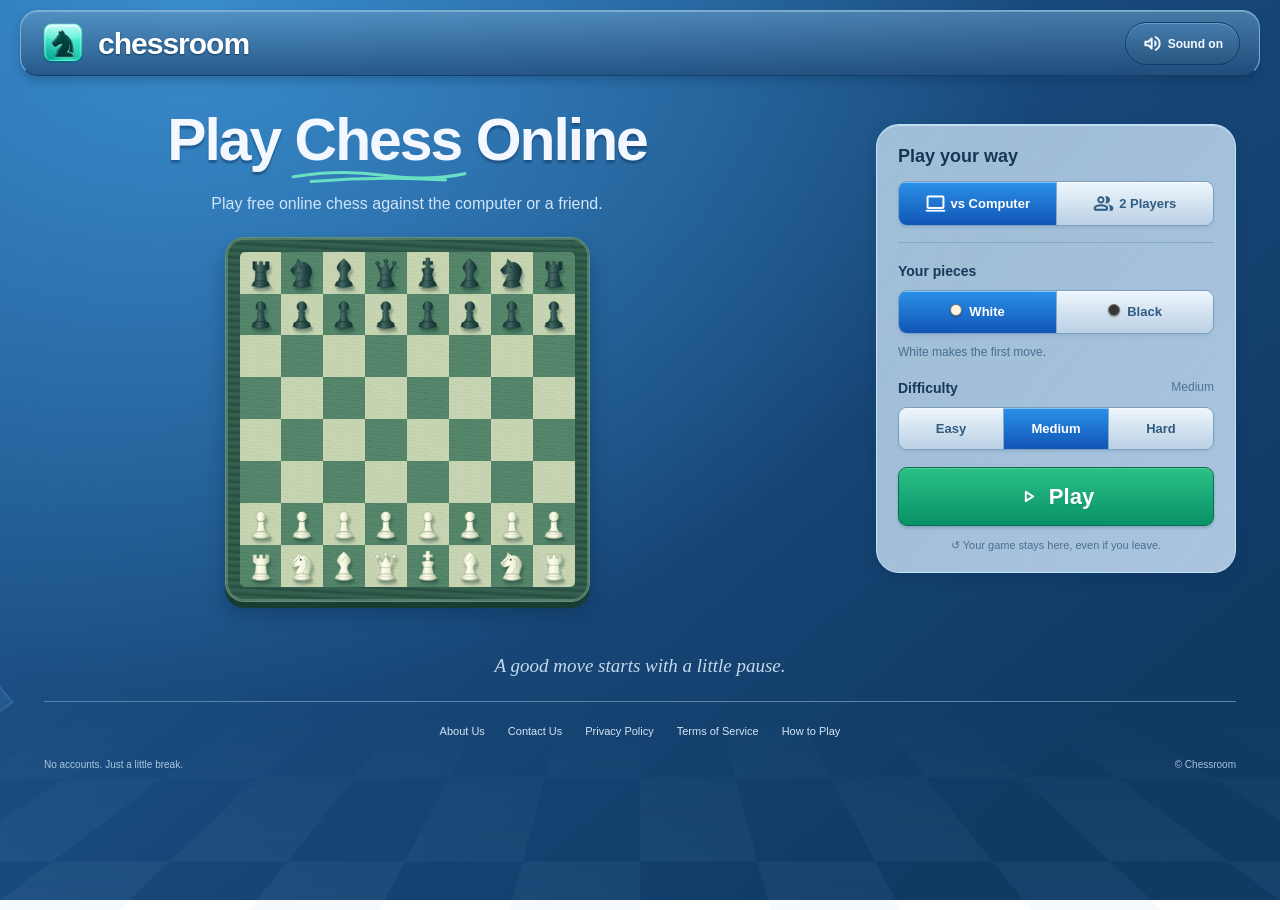
==== index.html @ c136a2cd "Add files via upload" ====
<!DOCTYPE html><html lang="en"><head><meta charset="utf-8"><meta name="color-scheme" content="light"><meta name="theme-color" content="#20558b"><meta name="viewport" content="width=device-width,initial-scale=1,viewport-fit=cover"><link rel="preload" href="material-symbols.ttf" as="font" type="font/ttf" crossorigin><link rel="stylesheet" href="style.css?v=20261018-online1"><title>Play Chess Online - Chessroom</title><meta name="description" content="Play chess online for free with Chessroom. Challenge the computer at three levels or play 2 Players on one device, with hints, undo and saved games."><meta name="author" content="Chessroom"><meta name="robots" content="index,follow,max-image-preview:large"><link rel="canonical" href="https://chessroom.online/"><meta property="og:type" content="website"><meta property="og:site_name" content="Chessroom"><meta property="og:title" content="Play Chess Online - Chessroom"><meta property="og:description" content="Play chess online for free with Chessroom. Challenge the computer at three levels or play 2 Players on one device, with hints, undo and saved games."><meta property="og:url" content="https://chessroom.online/"><meta property="og:locale" content="en_US"><meta property="og:image" content="https://chessroom.online/chessroom-social.png"><meta property="og:image:width" content="512"><meta property="og:image:height" content="512"><meta property="og:image:alt" content="Chessroom teal chess knight logo"><meta name="twitter:card" content="summary"><meta name="twitter:title" content="Play Chess Online - Chessroom"><meta name="twitter:description" content="Play chess online for free with Chessroom. Challenge the computer at three levels or play 2 Players on one device, with hints, undo and saved games."><meta name="twitter:image" content="https://chessroom.online/chessroom-social.png"><meta name="twitter:image:alt" content="Chessroom teal chess knight logo"><link rel="icon" href="favicon.ico" sizes="any"><link rel="icon" type="image/png" sizes="32x32" href="favicon-32.png"><link rel="apple-touch-icon" sizes="180x180" href="apple-touch-icon.png"><script type="application/ld+json">{"@context": "https://schema.org", "@graph": [{"@type": "Organization", "@id": "https://chessroom.online/#organization", "name": "Chessroom", "url": "https://chessroom.online/", "logo": {"@type": "ImageObject", "url": "https://chessroom.online/chessroom-social.png", "width": 512, "height": 512}, "email": "iplschedule19@gmail.com", "contactPoint": {"@type": "ContactPoint", "email": "iplschedule19@gmail.com", "contactType": "customer support"}}, {"@type": "WebSite", "@id": "https://chessroom.online/#website", "name": "Chessroom", "url": "https://chessroom.online/", "publisher": {"@id": "https://chessroom.online/#organization"}, "inLanguage": "en"}, {"@type": "WebPage", "@id": "https://chessroom.online/#webpage", "url": "https://chessroom.online/", "name": "Play Chess Online - Chessroom", "description": "Play chess online for free with Chessroom. Challenge the computer at three levels or play 2 Players on one device, with hints, undo and saved games.", "isPartOf": {"@id": "https://chessroom.online/#website"}, "author": {"@id": "https://chessroom.online/#organization"}, "inLanguage": "en"}, {"@type": "WebApplication", "@id": "https://chessroom.online/#game", "name": "Chessroom", "url": "https://chessroom.online/", "applicationCategory": "GameApplication", "operatingSystem": "Any", "browserRequirements": "Requires JavaScript", "isAccessibleForFree": true, "description": "Play chess online for free with Chessroom. Challenge the computer at three levels or play 2 Players on one device, with hints, undo and saved games.", "author": {"@id": "https://chessroom.online/#organization"}, "offers": {"@type": "Offer", "price": "0", "priceCurrency": "USD"}}]}</script></head><body class="in-menu dark-mode"><header><a class="brand" href="./"><img class="brand-icon" src="chessroom-logo.png" alt="" width="46" height="46"> chessroom</a><nav class="preferences" aria-label="Preferences"><button id="sound" class="plain" aria-label="Mute sound" aria-pressed="true"><span class="material-symbols-rounded" aria-hidden="true">volume_up</span><span class="button-label">Sound on</span></button></nav></header><main><section id="lobby" class="lobby"><div class="lobby-copy"><section class="intro"><h1>Play <span class="chess-gradient">Chess</span> Online</h1><p class="home-description">Play free online chess against the computer or a friend.</p></section><div class="home-board-scene" aria-hidden="true"><div class="home-board-frame"><div id="home-board"></div></div></div></div><button id="open-setup" class="primary" aria-expanded="false" aria-controls="setup-panel"><span class="material-symbols-rounded" aria-hidden="true">play_arrow</span><span class="button-label">Play Now</span></button><div class="panel" id="setup-panel"><button id="close-setup" class="mobile-setup-back"><span class="material-symbols-rounded" aria-hidden="true">close</span><span class="button-label">Close setup</span></button><label>Play your way</label><div class="segmented"><button id="computer" class="selected"><span class="material-symbols-rounded" aria-hidden="true">computer</span><span class="button-label">vs Computer</span></button><button id="local"><span class="material-symbols-rounded" aria-hidden="true">group</span><span class="button-label">2 Players</span></button></div><div class="color-choice"><label id="color-label">Your pieces</label><div class="segmented" role="group" aria-labelledby="color-label"><button id="choose-white" aria-pressed="true"><span class="color-swatch white-swatch"></span> White</button><button id="choose-black" aria-pressed="false"><span class="color-swatch black-swatch"></span> Black</button></div><p class="color-note">White makes the first move.</p></div><div id="levelwrap"><label id="difficulty-label">Difficulty <span id="levelname">Medium</span></label><input id="level" type="hidden" value="2"><div class="segmented difficulty-options" role="group" aria-labelledby="difficulty-label"><button id="difficulty-easy" aria-pressed="false">Easy</button><button id="difficulty-medium" class="selected" aria-pressed="true">Medium</button><button id="difficulty-hard" aria-pressed="false">Hard</button></div></div><button id="play" class="primary"><span class="material-symbols-rounded" aria-hidden="true">play_arrow</span><span class="button-label">Play</span></button><button id="new" class="fresh-button"><span class="material-symbols-rounded" aria-hidden="true">replay</span><span class="button-label">Start a fresh game</span></button><div class="save-note">↺ Your game stays here, even if you leave.</div></div></section><section id="game-screen" class="game-screen" hidden><div class="workspace"><section class="arena"><div class="player"><div id="top-avatar" class="avatar dark">♞</div><div><b id="opponent">chessroom</b><small id="opdetail">A friendly challenge</small></div><span id="top-color" class="player-tag">BLACK</span><span class="turn-light" id="blacklight"></span></div><div class="board-stage"><div class="board-frame"><div id="board" role="grid" aria-label="Chess board"></div></div></div><div class="player bottom"><div id="bottom-avatar" class="avatar light">♘</div><div><b id="you">You</b><small>Room to make your move</small></div><span id="bottom-color" class="player-tag">WHITE</span><span class="turn-light" id="whitelight"></span></div></section><aside class="game-controls" tabindex="0" aria-label="Game controls and move history"><div class="mobile-controls-shell"><button id="controls-left" class="controls-arrow" aria-label="Scroll controls left"><svg viewBox="0 0 24 24" aria-hidden="true"><path fill="currentColor" d="M15.41 16.59 10.83 12l4.58-4.59L14 6l-6 6 6 6z"/></svg></button><div class="control-card" id="mobile-controls-strip"><div class="game-topbar"><button id="menu" class="menu-button"><span class="material-symbols-rounded" aria-hidden="true">home</span><span class="button-label">Home</span></button><div class="game-live"><div class="statusline"><span class="live-dot"></span><h2 id="status" aria-live="polite">White to move</h2></div><p id="message">Every great game starts with a little curiosity.</p></div><button id="fullscreen" class="menu-button" aria-pressed="false"><span class="material-symbols-rounded" aria-hidden="true">fullscreen</span><span class="button-label">Fullscreen</span></button><button id="history-toggle" class="menu-button" aria-expanded="false"><span class="material-symbols-rounded" aria-hidden="true">history</span><span class="button-label">Move history</span></button></div><div class="board-tools"><button id="undo"><span class="material-symbols-rounded" aria-hidden="true">undo</span><span class="button-label">Undo</span></button><button id="flip"><span class="material-symbols-rounded" aria-hidden="true">swap_vert</span><span class="button-label">Flip board</span></button><button id="hint"><span class="material-symbols-rounded" aria-hidden="true">lightbulb</span><span class="button-label">Hint</span></button></div><div class="shortcut-note"><kbd>Ctrl</kbd> + <kbd>Z</kbd> to undo your last turn</div><div class="game-preferences"><button id="game-sound" class="menu-button"><span class="material-symbols-rounded" aria-hidden="true">volume_up</span><span class="button-label">Sound on</span></button></div></div><button id="controls-right" class="controls-arrow" aria-label="Scroll controls right"><svg viewBox="0 0 24 24" aria-hidden="true"><path fill="currentColor" d="M8.59 16.59 13.17 12 8.59 7.41 10 6l6 6-6 6z"/></svg></button></div><div id="history-panel" class="moves-panel"><div class="moves-title"><h3>Moves</h3><span id="count">0 MOVES</span></div><div id="moves"><div class="empty"><span>↗</span><b>A fresh perspective.</b><p>Select a piece to see where it can go.</p></div></div></div><div class="tip"><span>✧</span><p><b>A small thought</b><br>Control the center. Give your pieces room to breathe.</p></div></aside></div></section><section class="home-extra" aria-label="A moment for play"><figure class="chess-quote"><span class="quote-mark" aria-hidden="true">“</span><blockquote>A good move starts with a little pause.</blockquote></figure></section></main><footer class="site-footer"><nav aria-label="Footer"><a href="about.html">About Us</a><a href="contact.html">Contact Us</a><a href="privacy.html">Privacy Policy</a><a href="terms.html">Terms of Service</a><button type="button" data-how-to-play>How to Play</button></nav><div class="footer-bottom"><p>No accounts. Just a little break.</p><span>© Chessroom</span></div></footer><dialog id="promotion"><h2>A new possibility.</h2><p>Choose your promotion.</p><div id="choices"></div></dialog><dialog id="confirm"><h2>A fresh start?</h2><p>Your current game will be replaced.</p><button id="cancel"><span class="material-symbols-rounded" aria-hidden="true">close</span><span class="button-label">Keep playing</span></button><button id="restart" class="primary"><span class="material-symbols-rounded" aria-hidden="true">replay</span><span class="button-label">Start new game</span></button></dialog><dialog id="result-dialog" aria-labelledby="result-title" aria-describedby="result-description"><div id="result-confetti" aria-hidden="true"></div><div class="result-content"><div id="result-symbol" class="result-symbol" aria-hidden="true">♔</div><div id="result-label" class="eyebrow">CHECKMATE</div><h2 id="result-title">You win!</h2><p id="result-description"></p><div id="result-score" class="result-score"></div><button id="result-again" class="primary"><span class="material-symbols-rounded" aria-hidden="true">replay</span><span class="button-label">Play again</span></button><div class="result-secondary"><button id="result-board"><span class="material-symbols-rounded" aria-hidden="true">view_in_ar</span><span class="button-label">View board</span></button><button id="result-menu"><span class="material-symbols-rounded" aria-hidden="true">home</span><span class="button-label">Home</span></button></div></div></dialog><div id="toast" role="status"></div><script src="compat.js?v=20261018-online1"></script><script src="engine.js?v=20261018-online1"></script><script src="app.js?v=20261018-online1"></script><script src="site.js?v=20261018-online1" defer></script></body></html>
---- style.css ----
@font-face{font-family:Symbols;src:url(material-symbols.ttf)}
:root{--ink:#303e50;--muted:#6c7889;--line:#a6b0bd;--blue:#426995}*{box-sizing:border-box}body{margin:0;color:var(--ink);font:14px/1.5 'Helvetica Neue',Helvetica,Arial,sans-serif;background:repeating-linear-gradient(90deg,#c7ced8 0,#c7ced8 1px,#d3d9e1 1px,#d3d9e1 5px);min-height:100vh;text-shadow:0 1px #fff8}button,a{-webkit-tap-highlight-color:transparent}button{font:inherit;cursor:pointer;color:inherit}button:disabled{opacity:.45;cursor:default}button:focus-visible,a:focus-visible{outline:3px solid #e6ab46;outline-offset:3px}[hidden]{display:none!important}.material-symbols-rounded{font-family:Symbols;font-weight:normal;font-style:normal;font-size:21px;line-height:1;display:inline-block;white-space:nowrap;font-feature-settings:'liga';-webkit-font-smoothing:antialiased;vertical-align:middle}header{height:76px;display:flex;align-items:center;justify-content:space-between;padding:0 max(28px,calc((100vw - 1120px)/2));background:linear-gradient(#b9c8dc,#8198b6 49%,#6c86a8 50%,#426287);border-top:1px solid #dce5ef;border-bottom:1px solid #263e5b;box-shadow:0 1px 0 #fff9,0 3px 8px #2d3f5550}.brand{display:flex;align-items:center;gap:12px;color:white;text-decoration:none;font-size:29px;font-weight:700;letter-spacing:-1px;text-shadow:0 -1px 1px #22384f}.mark{display:grid;place-items:center;width:46px;height:46px;border-radius:10px;background:linear-gradient(#f7f3e9,#d0c3a8 49%,#ac9470 50%,#dfd1b4);border:1px solid #635b4a;box-shadow:inset 0 1px 2px #fff,0 1px 2px #29415d;color:#33312b;font-size:38px;text-shadow:0 1px #fff}.preferences button,.menu-button, .board-tools button,.fresh-button,dialog button{border:1px solid #7a8ba1;border-radius:6px;background:linear-gradient(#fff,#e1e6ed 48%,#d0d8e2 49%,#e6eaf0);box-shadow:inset 0 1px #fff,0 1px 2px #34435635;padding:10px 13px;font-weight:600;text-shadow:0 1px #fff}.preferences button{background:linear-gradient(#8ea5c1,#4e6e96);border-color:#3a5475;color:white;text-shadow:0 -1px #334b68;font-size:12px}.button-label{vertical-align:middle}button .material-symbols-rounded{margin-right:5px}main{max-width:1150px;margin:auto;padding:48px 30px 0}.lobby{display:grid;grid-template-columns:minmax(0,1fr) 330px;gap:70px;align-items:center;min-height:620px}.intro{text-align:center}.intro::before{content:'THE CLASSIC CHESS EXPERIENCE';display:block;color:#5e718b;font-size:10px;letter-spacing:3px;font-weight:700}h1{font-size:48px;line-height:1.15;letter-spacing:-2px;color:#344965;margin:18px 0 12px;text-shadow:0 2px #fff}.chess-gradient{color:#344965}.home-description{font-size:15px;color:#5f7087;max-width:340px;margin:auto}.home-board-scene{width:365px;max-width:85%;margin:42px auto 24px;perspective:900px}.home-board-frame,.board-frame{padding:15px;background:repeating-linear-gradient(3deg,#63452f 0,#7f5b3a 3px,#84603d 5px,#6e4b30 7px);border:1px solid #503724;border-radius:5px;box-shadow:inset 0 0 0 2px #cba574,0 8px 0 #493222,0 16px 22px #28354755}.home-board-frame{transform:rotateX(22deg) rotateZ(-7deg)}#home-board{position:relative;aspect-ratio:1}.demo-squares{display:grid;grid-template-columns:repeat(8,1fr);height:100%}.demo-square,.sq{background:linear-gradient(100deg,#f5e7ca,#e4cca3)}.demo-square.shade,.sq.shade{background:linear-gradient(100deg,#a77b4d,#815b39)}.demo-pieces{position:absolute;inset:0}.demo-piece{position:absolute;width:12.5%;height:12.5%;display:grid;place-items:center}.piece{width:90%;height:96%;filter:drop-shadow(2px 5px 2px #26170d66);pointer-events:none}.panel,.control-card{border:1px solid #8a96a6;border-radius:11px;background:#f5f5f3;box-shadow:0 2px 5px #36485e30,inset 0 1px #fff;overflow:hidden}.panel{padding:0 22px 22px}.panel>label:first-of-type{margin:0 -22px 20px;padding:14px 20px;background:linear-gradient(#fdfdfd,#d5dbe3);border-bottom:1px solid #a4adba;font-size:18px;font-weight:700;text-align:center;color:#4c5c72}label{display:block;font-weight:700;color:#56677f;margin:21px 0 8px;font-size:12px;text-shadow:0 1px white}label span{float:right;font-weight:400}.segmented{display:flex;border:1px solid #929eae;border-radius:7px;overflow:hidden;box-shadow:0 1px #fff}.segmented button{flex:1;border:0;border-right:1px solid #a0abba;border-radius:0;background:linear-gradient(#fff,#d4dbe5);padding:11px 4px;font-size:12px;font-weight:600;color:#5b6b80;text-shadow:0 1px white;box-shadow:inset 0 1px #fff}.segmented button:last-child{border-right:0}.segmented .selected{background:linear-gradient(#345379,#6485b0);color:#fff;text-shadow:0 -1px #2d4866;box-shadow:inset 0 2px 4px #21375060}.color-swatch{width:12px;height:12px;border-radius:50%;display:inline-block;margin-right:4px;box-shadow:0 1px 2px #0005;border:1px solid #777}.white-swatch{background:#fff6df}.black-swatch{background:#363534}.color-note{font-size:11px;color:#7c8797;margin:7px 0}.primary{display:flex;align-items:center;justify-content:center;width:100%;gap:5px;padding:13px;border-radius:8px;border:1px solid #24486e;background:linear-gradient(#88b4e4,#4e86c2 49%,#2967ac 50%,#4386ce);box-shadow:inset 0 1px #cde4ff,0 1px 3px #31425555;color:white;font-size:18px;font-weight:700;text-shadow:0 -1px #244a77}.panel .primary{margin-top:25px}button:hover{filter:brightness(1.04)}button:active{filter:brightness(.92)}.fresh-button{width:100%;margin-top:12px;font-size:12px}.save-note{text-align:center;font-size:10px;color:#7a8797;margin-top:15px}.mobile-setup-back,#open-setup{display:none}.home-extra{text-align:center;margin:34px 0 28px}.chess-quote{margin:0;color:#69778b;font:italic 19px Georgia,serif}.quote-mark{display:none}blockquote{margin:0}.chess-quote::after{content:none;display:block;margin-top:9px;font:11px Helvetica,Arial,sans-serif;color:#7d899b}footer{max-width:1090px;margin:25px auto 0;padding:20px 0;display:flex;justify-content:space-between;border-top:1px solid #acb6c3;box-shadow:0 -1px #ffffff66;color:#6d7b8d;font-size:11px}footer p{margin:0}.workspace{display:grid;grid-template-columns:minmax(0,640px) 300px;gap:38px;align-items:center;justify-content:center}.in-game main{padding-top:25px}.in-game .home-extra,.in-game footer{display:none}.player{display:flex;align-items:center;gap:10px;padding:0 12px 12px}.player.bottom{padding:20px 12px 0}.avatar{height:36px;width:36px;border-radius:7px;display:grid;place-items:center;font-size:27px;border:1px solid #8a8e92;box-shadow:inset 0 1px #fff,0 1px 2px #0003}.avatar.dark{background:linear-gradient(#73797e,#2f353c);color:#f8f1dd;text-shadow:0 -1px #000}.avatar.light{background:linear-gradient(#fffdf3,#d0c7b2);color:#4e4a42}.player b{font-size:13px}.player small{display:block;color:#6c7a8e;font-size:10px}.player-tag{margin-left:auto;font-size:9px;color:#718096;letter-spacing:1px}.turn-light{width:8px;height:8px;border-radius:50%;background:#929ba7;box-shadow:inset 0 1px 2px #0005}.turn-light.on{background:#80b351;box-shadow:0 0 4px #749e4c}.board-stage{perspective:none;padding:0 5px 6px}.board-frame{transform:none;transition:transform .3s}#board{display:grid;grid-template-columns:repeat(8,1fr);aspect-ratio:1;border:1px solid #4f3928}.sq{border:0;border-radius:0;position:relative;padding:0;aspect-ratio:1;display:grid;place-items:center;box-shadow:inset 0 0 1px #5c412633}.sq.last{background:#e8d287}.sq.shade.last{background:#b29a58}.sq.selected{background:#e9b759;box-shadow:inset 0 0 0 3px #9a6a2e}.sq.check{background:#c76c60}.sq.hint{box-shadow:inset 0 0 0 3px #4286c3}.sq:hover .piece{transform:translateY(-3px)}.coord{position:absolute;bottom:1px;right:3px;font-size:9px;color:#6a4f33;text-shadow:none}.coord.rank{top:1px;left:3px;bottom:auto;right:auto}.shade .coord{color:#f6e3bb}.dot{position:absolute;width:22%;height:22%;border-radius:50%;background:#34516b66;z-index:2}.dot.capture{width:90%;height:90%;border:4px solid #42648799;background:none}.control-card{padding:17px}.game-topbar{display:flex;flex-wrap:wrap;gap:8px}.menu-button{font-size:11px;flex:1;white-space:nowrap}.game-live{order:-1;width:100%;padding:0 0 15px;margin-bottom:7px;border-bottom:1px solid #c6cbd1;text-align:center}.statusline{display:flex;align-items:center;justify-content:center;gap:8px}.statusline h2{margin:0;font-size:18px;color:#4c607c}.live-dot{height:7px;width:7px;background:#6b9650;border-radius:50%}.game-live p{font-size:11px;color:#7c8796;margin:7px 0 0}.board-tools{display:grid;grid-template-columns:1fr 1fr;gap:8px;margin-top:15px}.board-tools button{padding:12px 5px;font-size:11px}.board-tools .active{color:#315b8a;background:linear-gradient(#c3d3e6,#e8eff7);box-shadow:inset 0 1px 3px #65758966}.shortcut-note{font-size:10px;text-align:center;color:#8a93a0;margin:13px 0}kbd{font:10px inherit}.game-preferences{text-align:center;margin-bottom:16px}#history-toggle,.controls-arrow,.tip{display:none}.moves-panel{border:1px solid #b6bec9;border-radius:6px;overflow:hidden;background:#fff;box-shadow:inset 0 1px 3px #64718522}.moves-title{display:flex;justify-content:space-between;padding:9px 11px;background:linear-gradient(#e9edf2,#d5dce5);border-bottom:1px solid #b7c0cb}.moves-title h3{font-size:12px;margin:0}.moves-title>span{font-size:9px;color:#778499}#moves{height:175px;overflow:auto}.move-row{display:grid;grid-template-columns:30px 1fr 1fr;font-size:12px;padding:8px 10px}.move-row:nth-child(even){background:#eaf0f7}.move-row>span:first-child{color:#8b95a3}.empty{text-align:center;color:#7d8999;padding:20px 10px}.empty>span{display:block;font-size:25px;color:#8e9eb1}.empty b{font-size:12px}.empty p{font-size:10px}dialog{border:1px solid #344b69;border-radius:12px;padding:25px;max-width:360px;width:calc(100% - 32px);background:linear-gradient(#f7f8fb,#dce2eb);color:#384d68;box-shadow:inset 0 1px #fff,0 15px 70px #16223588;text-align:center}dialog::backdrop{background:#16223588}dialog h2{margin:8px 0;font-size:25px}dialog p{font-size:13px;color:#69798f}dialog button{margin-top:10px}#choices{display:flex}#choices button{width:25%;height:85px;padding:0}.result-symbol{font-size:65px}.eyebrow{font-size:10px;letter-spacing:2px}.result-score{font:32px Georgia;margin:15px}.result-secondary{display:flex;gap:8px}.result-secondary button{flex:1;font-size:11px}#result-confetti{display:none}#toast{position:fixed;bottom:25px;left:50%;transform:translateX(-50%);padding:12px 22px;border:1px solid #1d2b40;border-radius:8px;background:linear-gradient(#61748c,#2c405e);color:white;text-shadow:0 -1px #17283e;box-shadow:0 3px 10px #0005;opacity:0;pointer-events:none;z-index:200;max-width:90%;text-align:center}#toast.show{opacity:1}.focus-mode{position:fixed;inset:0;overflow:auto;z-index:100}.focus-mode header{display:none}.in-game .arena{width:100%;max-width:min(640px,calc(100svh - 200px))}.in-game .workspace{grid-template-columns:minmax(0,min(640px,calc(100svh - 200px))) 300px}
@media(min-width:1500px){.lobby{min-height:690px}.home-board-scene{width:400px}}
@media(max-width:900px){.lobby{gap:30px;grid-template-columns:1fr 300px;min-height:570px}h1{font-size:39px}.workspace{gap:20px}.in-game .workspace{grid-template-columns:minmax(0,1fr) 260px}.control-card{padding:12px}.in-game .arena{max-width:100%}main{padding:30px 20px 0}footer{margin:25px 20px 0}}
@media(max-width:700px){header{height:65px;padding:0 18px}.brand{font-size:24px}.mark{width:38px;height:38px;font-size:31px}.preferences .button-label{display:none}.preferences button{padding:9px}.preferences button .material-symbols-rounded{margin:0}main{padding:28px 16px 0}.lobby{display:flex;flex-direction:column;gap:18px;min-height:0}.lobby-copy{width:100%}.intro::before{font-size:9px;letter-spacing:2px}h1{font-size:36px;margin:13px 0 9px}.home-description{font-size:13px}.home-board-scene{width:245px;margin:25px auto 20px}.panel{width:100%;max-width:420px;padding:0 20px 20px}.panel>label:first-of-type{margin-left:-20px;margin-right:-20px;padding:11px;font-size:16px;margin-bottom:14px}label{margin-top:16px}.panel .primary{margin-top:19px}.home-extra{margin:35px 0 25px}.chess-quote{font-size:16px}footer{font-size:9px;margin-top:20px;padding:18px 0}.workspace,.in-game .workspace{display:flex;flex-direction:column;gap:22px}.in-game main{padding:15px 10px 25px}.in-game .arena{width:100%;max-width:560px}.board-frame{padding:10px}.player{padding-bottom:10px}.player.bottom{padding-top:16px}.player small{display:none}.game-controls{width:100%;max-width:560px}.game-screen>.game-topbar{margin:0 5px 15px;align-items:center;flex-wrap:nowrap}.game-screen>.game-topbar .game-live{border:0;padding:0;margin:0;order:0;width:auto;flex:2}.game-screen>.game-topbar .game-live p{display:none}.statusline h2{font-size:14px}.game-screen>.game-topbar .menu-button{flex:0;padding:9px}.game-screen>.game-topbar #history-toggle{display:none}.menu-button .material-symbols-rounded{font-size:18px}.control-card{padding:13px}.board-tools{display:flex;gap:7px;margin:0}.board-tools button{flex:1;display:flex;flex-direction:column;gap:4px;align-items:center;padding:10px 3px}.board-tools button .material-symbols-rounded{margin:0}.shortcut-note{display:none}.game-preferences{margin:12px 0 0}#history-panel{margin-top:15px}#moves{height:150px}.game-controls .control-card #history-panel{margin-top:15px}.game-controls>.tip{display:none}.game-preferences .menu-button{padding:7px 15px;font-size:10px}.player-tag{font-size:8px}.coord{font-size:7px}.game-screen>.game-topbar .button-label{font-size:10px}}
@media(prefers-reduced-motion:reduce){*,*::before,*::after{transition:none!important;animation:none!important;scroll-behavior:auto!important}}
/* Modern blue room, with tactile green-stained wooden boards. */
:root{--ink:#153b61;--muted:#527797;--line:#8eabc8}
body{background:radial-gradient(ellipse at 15% 0,#398ccc 0,transparent 55%),linear-gradient(140deg,#235d98,#103963 85%);color:#eef5fd;text-shadow:none;background-attachment:fixed;position:relative;isolation:isolate}
body::before{content:'';position:fixed;inset:0;z-index:-2;background:url(room-pieces.svg) center/cover no-repeat;pointer-events:none}
body::after{content:'';position:fixed;left:-50%;right:-50%;bottom:-240px;height:420px;background:conic-gradient(#7eb7df16 25%,transparent 0 50%,#7eb7df16 0 75%,transparent 0) 0 0/160px 160px;transform:perspective(400px) rotateX(53deg);transform-origin:center top;z-index:-1;pointer-events:none;mask-image:linear-gradient(transparent,#000 55%)}
header{height:78px;max-width:1240px;margin:16px auto 0;padding:0 24px;border:1px solid #7bafd0;border-bottom-color:#153e69;border-radius:22px;background:linear-gradient(180deg,#6096c1a6,#234f7dcc);box-shadow:inset 0 1px #d9efff55,0 5px 10px #09274940}
.brand{font-size:30px;letter-spacing:-1px;text-shadow:0 1px 2px #153d64}.mark{border-color:#7be4d2;border-radius:10px;background:linear-gradient(#adf4ee,#44cfb0 60%,#21ad8a);color:#103e39;box-shadow:inset 0 1px #e4fff9,0 2px 4px #0c355f66;font-size:37px;text-shadow:0 1px #91e7cd}
.preferences button{border-radius:24px;background:linear-gradient(#467dae,#285680);border:1px solid #123b61;padding:10px 16px;box-shadow:inset 0 1px #b9dff955;color:#f4f9ff;text-shadow:none}
main{max-width:1240px;padding:35px 24px 0}.lobby{grid-template-columns:minmax(0,1fr) 400px;gap:64px;min-height:650px}.intro::before{display:none}.intro{text-align:center}.lobby h1{font-size:clamp(36px,4.6vw,64px);white-space:nowrap;letter-spacing:-2px;color:#f3f7ff;text-shadow:0 3px 2px #0b305c75;margin:0 0 13px}.chess-gradient{color:#67e2c9;background:linear-gradient(#a4f3df,#32c9ab);background-clip:text;-webkit-background-clip:text;-webkit-text-fill-color:transparent}.home-description{font-size:16px;color:#d1e5fa;max-width:none}.home-board-scene{width:440px;max-width:91%;margin:24px auto 5px;perspective:none}.home-board-frame{transform:none;padding:14px;border-radius:19px}.home-board-frame,.board-frame{background:repeating-linear-gradient(3deg,#244c40 0,#315d4c 3px,#366250 5px,#2a5044 7px);border:1px solid #618f7e;box-shadow:inset 0 0 0 2px #87ae9166,0 6px 0 #173d33,0 12px 19px #05213b55}.demo-squares,#board{overflow:hidden;border-radius:5px;border-color:#2b5542}.demo-square,.sq{background:repeating-linear-gradient(4deg,#cad8b5 0,#c4d2af 2px,#c8d5b2 5px,#bfceaa 7px)}.demo-square.shade,.sq.shade{background:repeating-linear-gradient(4deg,#56886b 0,#518367 2px,#57876c 5px,#4c7c61 7px)}.sq.last{background:#b8ca85}.sq.shade.last{background:#799653}.sq.selected{background:#d2cd8d;box-shadow:inset 0 0 0 3px #e2d48c}.coord{color:#3b6349}.shade .coord{color:#d7e6c0}.piece{filter:drop-shadow(2px 4px 1px #153b3755)}
.panel,.control-card{background:linear-gradient(130deg,#c0d9eccc,#b6cfe8ed);border:1px solid #c4e3fa;border-radius:23px;box-shadow:inset 0 1px #f1faff77,0 5px 11px #092d5145;color:#173d62;text-shadow:none}.panel{padding:23px 24px}.panel>label:first-of-type{margin:0 0 14px;padding:0;background:none;border:0;font-size:19px;text-align:left;color:#153756}.panel label{font-size:15px;color:#16395b;text-shadow:none;margin-top:22px}.panel .color-choice{padding-top:1px;border-top:1px solid #83a7c5;margin-top:21px}.segmented{border-color:#7b9fc1;border-radius:9px;box-shadow:0 2px 3px #4c719322}.segmented button{padding:14px 5px;background:linear-gradient(#eef6fc,#bad0e5);color:#315c82;font-size:14px;text-shadow:none;border-color:#88accb;box-shadow:inset 0 1px #ffffff80}.segmented .selected{background:linear-gradient(#2b91e8,#1155b5);color:white;text-shadow:none;box-shadow:inset 0 1px #7dc2fc}.color-note{color:#476e91;font-size:12px;margin-top:9px}.panel label span{color:#4d7397;font-size:12px}.primary{background:linear-gradient(#2bc087,#089267);border-color:#076e52;box-shadow:inset 0 1px #8ce5b366,0 2px 3px #214e6240;text-shadow:0 1px #08755755;border-radius:9px;padding:15px;font-size:22px}.panel .primary{margin-top:21px}.save-note{color:#4a7094;font-size:11px}.fresh-button,.menu-button,.board-tools button,dialog button{background:linear-gradient(#e7f1fa,#b5cde3);border-color:#88a8c7;color:#285479;text-shadow:none;box-shadow:inset 0 1px #ffffff80,0 1px 2px #385d7c22}.home-extra{margin-top:20px}.chess-quote{color:#c4d9ec}.chess-quote::after{color:#9ebedc}footer{color:#acc7df;border-color:#5c84a5;box-shadow:none}.player{color:#ecf5ff}.player small,.player-tag{color:#b3cee8}.statusline h2{color:#1b4268}.game-live p{color:#4e7396}.game-live{border-color:#88aac9}.shortcut-note{color:#4f7395}.moves-panel{border-color:#8aacc9;background:#e2edf6}.moves-title{background:linear-gradient(#cee1f0,#b3cce1);border-color:#93b2cc;color:#2c557a}.moves-title>span{color:#537797}.move-row{color:#254e73}.move-row:nth-child(even){background:#caddeb}.empty{color:#577c9c}.empty>span{color:#6e94b4}.board-tools .active{background:linear-gradient(#5c99cd,#3274af);color:#fff;box-shadow:inset 0 1px #9ac9ec}.in-game header{height:67px}.in-game main{padding-top:22px}dialog{background:linear-gradient(#d2e7f7,#aac8e2);border-color:#779fc0;border-radius:19px;color:#173e62}dialog p{color:#416b90}.result-secondary button{background:linear-gradient(#e7f1fa,#b5cde3)}
@media(min-width:1500px){.lobby{min-height:690px}.home-board-scene{width:470px}}
@media(max-width:1050px) and (min-width:701px){.lobby{grid-template-columns:minmax(0,1fr) 330px;gap:30px;min-height:600px}.lobby h1{font-size:42px;white-space:normal}.home-description{font-size:14px}.panel{padding:21px}.segmented button{font-size:12px}}
@media(max-width:700px){header{margin:10px 12px 0;padding:0 13px;height:62px;border-radius:15px}.brand{font-size:24px}.mark{width:37px;height:37px;font-size:30px}.preferences button{padding:9px}.lobby{gap:24px;min-height:0}.lobby h1{font-size:36px;white-space:normal;letter-spacing:-1.4px;margin:0 0 10px}.home-description{font-size:13px;max-width:300px;margin:auto}main{padding:28px 16px 0}.home-board-scene{width:285px;margin:22px auto 0;max-width:88%}.home-board-frame{padding:10px;border-radius:13px}.panel{padding:21px;max-width:430px;border-radius:19px}.panel>label:first-of-type{font-size:18px;margin:0 0 14px;padding:0}.panel label{font-size:14px;margin-top:19px}.segmented button{font-size:13px;padding:12px 4px}.primary{font-size:20px;padding:13px}.panel .color-choice{margin-top:19px}.home-extra{margin-top:30px}.in-game header{height:58px}.in-game main{padding-top:15px}.control-card{border-radius:15px}.game-screen>.game-topbar .statusline h2{color:#edf6ff}.game-screen>.game-topbar .live-dot{background:#75d5b3}.board-frame{border-radius:8px}.player small{color:#b5d0e7}body::before{opacity:.45}}
/* Compact lobby and a full-height, board-first play screen. */
.lobby{min-height:560px;gap:50px;grid-template-columns:minmax(0,1fr) 360px}.home-board-scene{width:365px;margin-top:21px}.panel{padding:18px 21px}.panel>label:first-of-type{font-size:18px;margin-bottom:11px}.panel label{margin-top:17px;font-size:14px}.panel .color-choice{margin-top:16px}.segmented button{padding:11px 4px;font-size:13px}.panel .primary{margin-top:17px;padding:12px}.save-note{margin-top:11px}.color-note{margin-bottom:0}.home-extra{margin:15px 0}footer{margin-top:15px;padding:15px 0}.in-game header{display:none}
.home-board-frame{animation:board-float 6s ease-in-out infinite}.demo-white-pawn{animation:demo-white-pawn 12s ease-in-out infinite}.demo-black-pawn{animation:demo-black-pawn 12s ease-in-out infinite}.demo-white-knight{animation:demo-white-knight 12s ease-in-out infinite}.demo-black-knight{animation:demo-black-knight 12s ease-in-out infinite}
@keyframes board-float{0%,100%{transform:translateY(0) rotate(-1deg)}50%{transform:translateY(-6px) rotate(1deg)}}
@keyframes demo-white-pawn{0%,9%,88%,100%{transform:translateY(0)}17%,80%{transform:translateY(-200%)}}
@keyframes demo-black-pawn{0%,25%,88%,100%{transform:translateY(0)}33%,80%{transform:translateY(200%)}}
@keyframes demo-white-knight{0%,41%,88%,100%{transform:translate(0,0)}49%,80%{transform:translate(-100%,-200%)}}
@keyframes demo-black-knight{0%,57%,88%,100%{transform:translate(0,0)}65%,80%{transform:translate(100%,200%)}}
@media(min-width:701px){body.in-game{height:100dvh;overflow:hidden}.in-game main{height:100dvh;padding:14px 22px;max-width:1500px}.in-game .game-screen{height:100%}.in-game .workspace{height:100%;display:grid;grid-template-columns:minmax(0,min(calc(100dvh - 140px),calc(100vw - 390px))) 300px;gap:30px;align-items:center;justify-content:center}.in-game .arena{width:100%;max-width:none}.in-game .board-frame{padding:11px;transform:none}.in-game .board-stage{padding:0 4px 7px}.in-game .player{height:38px;padding:0 10px 6px}.in-game .player.bottom{height:38px;padding:7px 10px 0}.in-game .player small{display:none}.in-game .avatar{height:29px;width:29px;font-size:23px}.in-game .game-controls{height:min(620px,calc(100dvh - 28px));min-height:0;overflow:hidden}.in-game .mobile-controls-shell,.in-game .control-card{height:100%;min-height:0}.in-game .control-card{display:flex;flex-direction:column;padding:16px;overflow:hidden}.in-game .game-topbar,.in-game .board-tools,.in-game .shortcut-note,.in-game .game-preferences{flex-shrink:0}.in-game .moves-panel{display:flex;flex:1;min-height:70px;flex-direction:column;margin-top:0}.in-game .moves-title{flex-shrink:0}.in-game #moves{height:auto;min-height:0;flex:1;overflow-y:auto;overscroll-behavior:contain}.in-game .game-live{padding-bottom:12px}.in-game .board-tools{margin-top:13px}.in-game .game-preferences{margin-bottom:13px}}
@media(max-width:700px){.lobby{display:flex;gap:18px;min-height:0}.home-board-scene{width:255px;max-width:85%;margin-top:22px}.in-menu main{padding-top:25px}.in-menu .panel{display:none}.in-menu.setup-open .panel{display:block;animation:setup-reveal .22s ease-out;width:100%}.in-menu #open-setup{display:flex;max-width:340px;width:100%;margin:6px auto 4px;font-size:20px;padding:14px}.in-menu.setup-open #open-setup{display:none}.mobile-setup-back{display:flex;align-items:center;justify-content:center;float:right;padding:5px;margin:0 0 9px 8px;border:1px solid #7e9db8;background:#d6e7f3;border-radius:50%;width:30px;height:30px;color:#325b7a}.mobile-setup-back .material-symbols-rounded{margin:0}.mobile-setup-back .button-label{display:none}.panel>label:first-of-type{padding-top:4px}.panel{padding:18px}.lobby h1{font-size:34px}.home-extra{margin:25px 0 10px}.chess-quote{font-size:15px}.chess-quote::after{font-size:10px}footer{font-size:9px;padding:13px 0;margin-top:18px}.in-game{height:100dvh;overflow:hidden}.in-game main{padding:10px 8px 95px;height:100dvh}.in-game .game-screen{height:100%;display:flex;flex-direction:column;justify-content:center}.game-screen>.game-live{flex-shrink:0;width:100%;padding:0 8px 10px;margin:0;border:0}.game-screen>.game-live h2{color:#f1f7ff;font-size:16px}.game-screen>.game-live p{display:none}.in-game .workspace{display:block;width:100%;height:auto}.in-game .arena{width:min(100%,calc(100dvh - 205px));max-width:560px;margin:auto}.in-game .board-frame{padding:9px;transform:none}.in-game .player{height:32px;padding:0 10px 6px}.in-game .player.bottom{height:32px;padding:9px 10px 0}.in-game .avatar{height:25px;width:25px;font-size:20px}.in-game .board-stage{padding:0 3px 5px}.in-game .game-controls{position:static;margin:0;max-width:none}.mobile-controls-shell{position:fixed;bottom:0;left:0;right:0;display:flex;align-items:center;gap:4px;padding:8px 6px calc(8px + env(safe-area-inset-bottom));background:linear-gradient(#3777ac,#164774);border-top:1px solid #80abc9;box-shadow:0 -3px 12px #082c4c55;z-index:30}.in-game .control-card{display:flex;flex:1;min-width:0;align-items:center;gap:8px;overflow-x:auto;overflow-y:hidden;border:0;border-radius:0;background:none;box-shadow:none;padding:1px 0;scrollbar-width:none;scroll-behavior:smooth;overscroll-behavior-x:contain}.control-card::-webkit-scrollbar{display:none}.control-card .game-topbar,.control-card .board-tools,.control-card .game-preferences{display:contents}.control-card .shortcut-note{display:none}.control-card .menu-button,.control-card .board-tools button{flex:0 0 79px;min-width:79px;height:57px;display:flex;align-items:center;justify-content:center;flex-direction:column;gap:5px;padding:7px 4px;margin:0;font-size:10px;border-radius:8px;background:linear-gradient(#5b90bb,#2c618f);color:#eff7ff;border-color:#1a466c;box-shadow:inset 0 1px #bedcfb44;text-shadow:none}.control-card .menu-button .material-symbols-rounded,.control-card .board-tools button .material-symbols-rounded{margin:0;font-size:22px}.control-card .board-tools .active{background:linear-gradient(#76b2d7,#3a85b7)}#history-toggle{display:flex}.controls-arrow{display:grid;place-items:center;flex:0 0 25px;width:25px;height:49px;border:1px solid #224b70;border-radius:6px;padding:0;background:#204e79;color:#edf8ff}.controls-arrow svg{width:24px;height:24px}.controls-arrow:disabled{opacity:.3}.game-controls>#history-panel{display:none;position:fixed;bottom:calc(88px + env(safe-area-inset-bottom));left:12px;right:12px;z-index:29;margin:0;background:#dceaf5;border:1px solid #94bbd8;box-shadow:0 3px 15px #09294766;border-radius:12px}.show-history .game-controls>#history-panel{display:block}#moves{height:min(220px,35dvh);overflow:auto}.game-controls>.tip{display:none}}
@keyframes setup-reveal{from{opacity:0;transform:translateY(8px)}to{opacity:1;transform:translateY(0)}}
@media(prefers-reduced-motion:reduce){.home-board-frame,.demo-piece{animation:none!important}}
/* Stationary demo board and a hand-drawn heading accent. */
.home-board-frame{animation:none;transform:none}
.chess-gradient{position:relative;display:inline-block;color:#f3f7ff;background:none;-webkit-text-fill-color:currentColor;text-shadow:none;padding-bottom:5px}
.chess-gradient::after{content:'';position:absolute;left:-3%;right:-4%;bottom:-4px;height:14px;background:url("data:image/svg+xml,%3Csvg xmlns='http://www.w3.org/2000/svg' viewBox='0 0 220 18' preserveAspectRatio='none'%3E%3Cpath d='M4 10 Q61 0 115 8 T216 6 M26 16 Q111 9 192 14' fill='none' stroke='%2369dfc4' stroke-width='4' stroke-linecap='round'/%3E%3C/svg%3E") center/100% 100% no-repeat;pointer-events:none}
@media(min-width:701px){.in-game .game-controls{height:min(475px,calc(100dvh - 28px))}.in-game .control-card{padding:13px}.in-game .game-live{padding-bottom:9px;margin-bottom:4px}.in-game .board-tools{margin-top:10px;gap:7px}.in-game .board-tools button{padding:9px 5px}.in-game .shortcut-note{margin:9px 0}.in-game .game-preferences{margin-bottom:10px}.in-game .moves-panel{min-height:65px}.in-game .moves-title{padding:7px 10px}}
@media(max-width:700px){.chess-gradient::after{height:10px;bottom:-2px}}
/* Bring the home content closer to its compact header. */
.in-menu header{height:66px;margin-top:10px;padding:0 19px;border-radius:18px}
.in-menu main{padding-top:18px}
.in-menu .lobby{min-height:0;align-items:start}
.in-menu .lobby-copy{padding-top:4px}
.in-menu .panel{margin-top:5px}
@media(min-width:701px){.in-menu .lobby{padding-top:8px}}
@media(max-width:700px){.in-menu header{height:56px;margin-top:8px;padding:0 11px;border-radius:14px}.in-menu main{padding-top:17px}.in-menu .lobby-copy{padding-top:0}.in-menu .panel{margin-top:0}}
/* Balance the desktop lobby while leaving breathing room before the quote. */
@media(min-width:701px){
 .in-menu .lobby-copy{position:relative;left:-14px}
 .in-menu .panel{margin-top:22px}
 .in-menu .home-extra{margin-top:48px;margin-bottom:23px}
 .in-menu .home-board-scene{width:clamp(235px,calc(100dvh - 290px),365px)}
}
@media(min-width:1000px){.in-menu .lobby-copy{left:-28px}}

/* Keep the view toggle authoritative over responsive board layout rules. */
body.in-game .board-stage{perspective:none}
body.in-game .board-frame{transform-origin:50% 75%;transition:transform .4s ease,box-shadow .4s ease}
@media(prefers-reduced-motion:reduce){body.in-game .board-frame{transition:none}}

/* Rotate the board around its center during a side change. */
body.in-game .board-frame{transform-origin:50% 50%}
.board-flipping #board{pointer-events:none}
.board-flipping .board-frame{will-change:transform}
.board-flipping .piece,.board-flipping .coord{transform-origin:center}

/* Keep the phone footer at the bottom of the full home page. */
@media(max-width:700px){
 body.in-menu{display:flex;flex-direction:column;min-height:100svh;min-height:100dvh}
 .in-menu header{flex-shrink:0}
 .in-menu main{flex:1 0 auto;width:100%;margin:0 auto}
 .in-menu footer{flex-shrink:0;position:relative;width:calc(100% - 40px);margin:22px 20px 0;padding-bottom:calc(15px + env(safe-area-inset-bottom))}
}
@media(max-width:700px){
 .in-menu main{display:flex;flex-direction:column}
 .in-menu .lobby{flex-shrink:0}
 .in-menu #open-setup{margin-top:20px}
 .in-menu .home-extra{margin-top:auto;margin-bottom:0;padding-top:26px;padding-bottom:0}
 .in-menu .chess-quote blockquote::before{content:'“';margin-right:3px}
 .in-menu .chess-quote blockquote::after{content:'”';margin-left:3px}
 .in-menu footer{margin-top:11px;padding-top:12px}
}
@media(max-width:700px){
 .in-menu.setup-open #setup-panel{margin-top:20px}
}

@media(max-width:700px){.in-menu main{padding-top:27px}}
/* Shared information pages and footer. */
.site-footer{display:block;width:calc(100% - 48px);max-width:1192px;margin:24px auto 0;padding:18px 0 16px;letter-spacing:0;font-size:11px}
.site-footer nav{display:flex;flex-wrap:wrap;justify-content:center;gap:10px 23px;margin-bottom:15px}
.site-footer nav a,.site-footer nav button{color:#d4e5f5;font:inherit;text-decoration:none;background:none;border:0;padding:3px 0;cursor:pointer}
.site-footer nav a:hover,.site-footer nav button:hover{color:#fff;text-decoration:underline;text-underline-offset:4px}
.site-footer [aria-current=page]{color:#83e2cb;text-decoration:underline;text-underline-offset:4px}
.footer-bottom{display:flex;justify-content:space-between;color:#a7c6df;gap:15px;font-size:10px}.footer-bottom p{margin:0}
.info-page{min-height:100dvh;display:flex;flex-direction:column}.info-page header{width:calc(100% - 48px);flex-shrink:0}
.back-to-game{color:#e5f3ff;text-decoration:none;font-size:13px;padding:9px 14px;border:1px solid #83b0d1;border-radius:20px;background:#21547c77}.back-to-game:hover{background:#477fa9}
.info-main{width:100%;max-width:950px;padding:30px 24px 0;flex:1;margin:0 auto}
.page-nav{display:flex;flex-wrap:wrap;justify-content:center;gap:7px;margin:0 0 21px}.page-nav a{padding:8px 14px;border:1px solid #84acca66;border-radius:20px;text-decoration:none;color:#c7dff2;font-size:12px}.page-nav a[aria-current=page]{background:#b8d6eb;color:#214d73;border-color:#c1e1f5;box-shadow:inset 0 1px #ffffff66}
.info-card{background:linear-gradient(130deg,#d9eaf5f5,#bdd6ebf5);border:1px solid #c4e3fa;border-radius:23px;box-shadow:inset 0 1px #f1faff77,0 5px 11px #092d5145;padding:40px 48px;color:#20486d;text-shadow:none}
.page-kicker{display:block;font-size:10px;letter-spacing:2px;font-weight:700;color:#416f93}.info-card h1{font-size:39px;color:#173e63;letter-spacing:-1.3px;text-shadow:none;margin:9px 0 13px}.page-intro{border-bottom:1px solid #9fbdd3;padding-bottom:24px;margin-bottom:26px}.page-intro p{color:#4e7392;font-size:14px;line-height:1.75;margin:8px 0 0}.page-intro .page-tagline{font-size:20px;color:#214d71;font-weight:600;line-height:1.4}
.page-body{font-size:14px;line-height:1.85}.page-body h2{font-size:19px;color:#193f60;margin:27px 0 8px;line-height:1.4}.page-body>h2:first-child{margin-top:0}.page-body p{margin:0 0 15px}.page-body a{color:#155f9b;text-underline-offset:3px}.updated{font-size:11px;color:#62829b}.return-link{display:inline-block;margin-top:24px;padding-top:20px;border-top:1px solid #9fbdd3;width:100%;text-decoration:none;color:#205a84;font-weight:600;font-size:13px}.info-grid{display:grid;grid-template-columns:1fr 1fr;gap:18px;margin:24px 0}.info-grid section,.contact-status,.page-note{background:#ecf6fc66;border:1px solid #9ebed5;border-radius:13px;padding:20px}.info-grid h2{margin:9px 0 8px}.info-grid p{margin:0;font-size:13px}.info-icon{font-size:31px;line-height:1.2;color:#2b7590}.contact-status{text-align:center}.contact-status h2{margin:8px 0}.contact-status p{margin:10px 0}.page-note{font-size:13px;margin-top:22px}.page-note p{margin:5px 0 10px}
.guide-button{display:inline-block;border:1px solid #0b765c;border-radius:8px;background:linear-gradient(#2ebf8c,#078b68);color:white;padding:11px 18px;font-size:13px;font-weight:600;text-shadow:none;cursor:pointer}
#how-to-play{width:min(660px,calc(100% - 28px));max-width:660px;max-height:calc(100dvh - 32px);padding:0;overflow:hidden;text-align:left;border-radius:20px;background:linear-gradient(#d4e8f7,#b7d2e8);color:#244d70}
#how-to-play[open]{display:flex;flex-direction:column}#how-to-play::backdrop{background:#08243cca;backdrop-filter:blur(3px)}.guide-top{display:flex;align-items:center;justify-content:space-between;gap:15px;padding:23px 26px 17px;border-bottom:1px solid #9dbbd3;flex-shrink:0}.guide-top h2{font-size:27px;margin:5px 0 0;color:#153d61}.guide-close{border:1px solid #8daec7;border-radius:50%;background:#e2eff9;color:#315a7a;width:34px;height:34px;font-size:25px;padding:0;margin:0;line-height:1}.guide-scroll{overflow-y:auto;overscroll-behavior:contain;min-height:0;padding:5px 26px 20px;font-size:13px;line-height:1.8}.guide-scroll h3{font-size:16px;margin:23px 0 8px;color:#193f61}.guide-scroll p{font-size:13px;color:#355b7b;margin:8px 0 13px;line-height:1.8}.guide-scroll .guide-lead{font-size:16px;color:#366685}.piece-guide{border:1px solid #9dbbd3;border-radius:10px;overflow:hidden}.piece-guide>div{display:grid;grid-template-columns:100px 1fr;gap:12px;padding:10px 12px;background:#e8f3fb66}.piece-guide>div:nth-child(even){background:#b5d0e666}.piece-guide b{font-size:14px}.guide-bottom{padding:15px 26px;border-top:1px solid #9dbbd3;flex-shrink:0}.guide-bottom button{width:100%;margin:0}
@media(max-width:700px){.in-menu .site-footer,.info-page .site-footer{width:calc(100% - 40px);margin:15px 20px 0;padding-top:14px}.site-footer nav{gap:6px 17px;margin-bottom:12px;font-size:11px}.footer-bottom{font-size:9px}.info-page header{width:calc(100% - 24px);height:60px;margin:8px 12px 0;padding:0 12px;border-radius:14px}.info-page .brand{font-size:21px;gap:8px}.back-to-game{font-size:11px;padding:7px 9px}.info-main{padding:23px 14px 0}.page-nav{gap:6px;margin-bottom:17px}.page-nav a{font-size:10px;padding:7px 10px}.info-card{padding:25px 21px;border-radius:18px}.info-card h1{font-size:31px}.page-intro .page-tagline{font-size:18px}.page-intro p,.page-body{font-size:13px}.page-body h2{font-size:18px}.page-intro{padding-bottom:19px;margin-bottom:21px}.info-grid{grid-template-columns:1fr;gap:12px}.info-grid section,.contact-status,.page-note{padding:16px}.guide-top{padding:19px 20px 14px}.guide-scroll{padding:4px 20px 18px}.guide-bottom{padding:13px 20px}.piece-guide>div{grid-template-columns:83px 1fr;gap:7px;padding:9px}.piece-guide b{font-size:13px}.piece-guide span{font-size:12px}}

@media(min-width:701px){.in-game .board-tools{grid-template-columns:repeat(3,minmax(0,1fr))}}

/* Phone composition keeps the edge graphics inside the narrow viewport. */
@media(max-width:700px){body::before{background-image:url(room-pieces-mobile.svg);background-size:100% 100%;background-position:center;opacity:1}}



/* In shared-phone games, face every piece toward the player whose turn it is. */
@media(max-width:700px){
 body.in-game.shared-turn-view .piece-art{transform-box:view-box;transform-origin:50% 50%;transform:rotate(0deg)}
 body.in-game.shared-turn-view.turn-facing-away .piece-art{transform:rotate(180deg)}
}
/* Safari versions without native dialog support. */
dialog.dialog-fallback:not([open]){display:none}
dialog.dialog-fallback[open]{position:fixed;top:50%;left:50%;right:auto;bottom:auto;transform:translate(-50%,-50%);margin:0;z-index:1001;max-height:calc(100vh - 32px);overflow:auto;box-shadow:0 0 0 100vmax #08243ccc,0 15px 70px #0006}
body.fallback-modal-open{overflow:hidden}
#how-to-play.dialog-fallback[open]{max-height:calc(100vh - 32px)}

.brand-icon{display:block;width:46px;height:46px;object-fit:contain;flex-shrink:0}
@media(max-width:700px){.brand-icon{width:37px;height:37px}.info-page .brand-icon{width:34px;height:34px}}
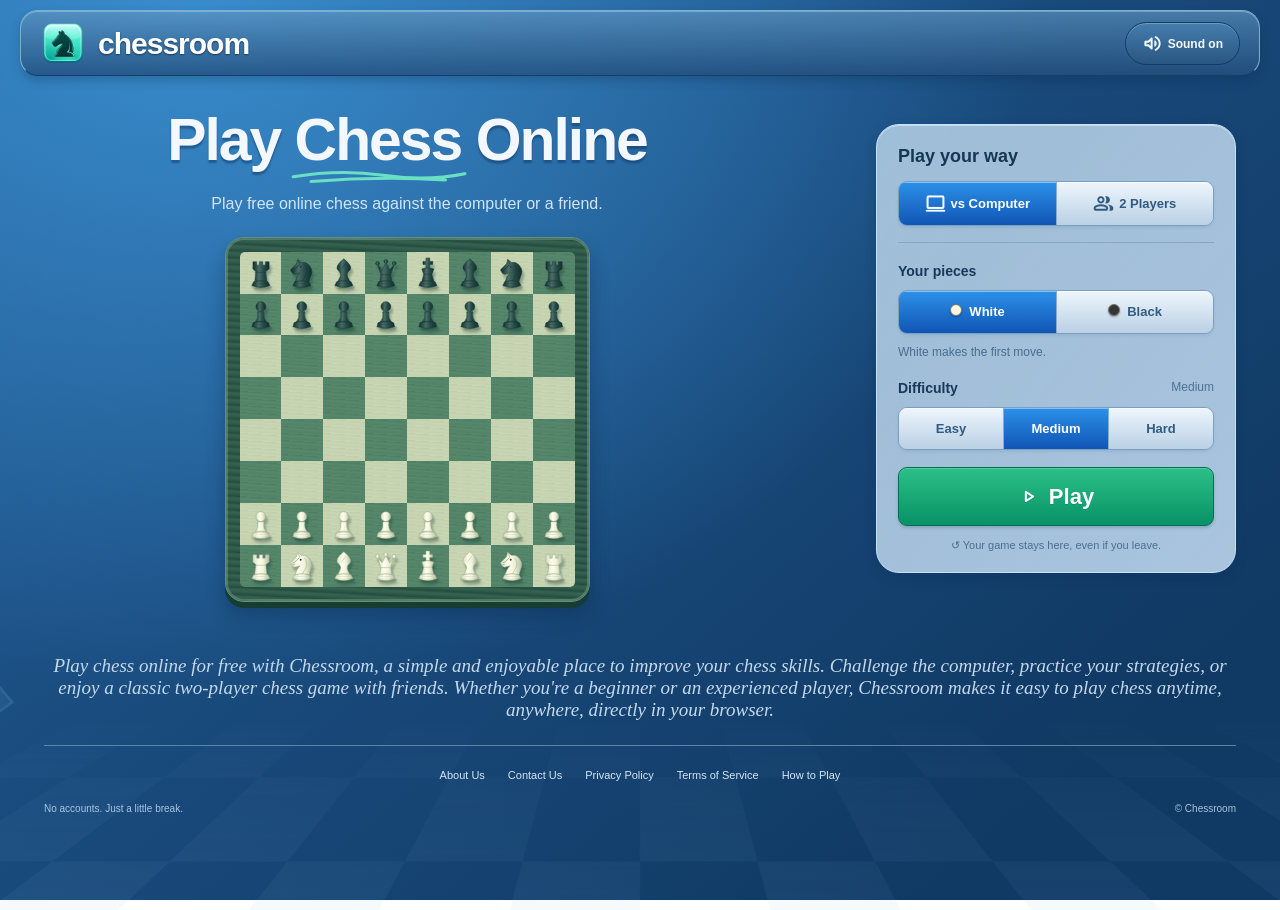
==== commit 7f0b2578: "Update index.html" ====
--- a/index.html
+++ b/index.html
@@ -1 +1,9 @@
-<!DOCTYPE html><html lang="en"><head><meta charset="utf-8"><meta name="color-scheme" content="light"><meta name="theme-color" content="#20558b"><meta name="viewport" content="width=device-width,initial-scale=1,viewport-fit=cover"><link rel="preload" href="material-symbols.ttf" as="font" type="font/ttf" crossorigin><link rel="stylesheet" href="style.css?v=20261018-online1"><title>Play Chess Online - Chessroom</title><meta name="description" content="Play chess online for free with Chessroom. Challenge the computer at three levels or play 2 Players on one device, with hints, undo and saved games."><meta name="author" content="Chessroom"><meta name="robots" content="index,follow,max-image-preview:large"><link rel="canonical" href="https://chessroom.online/"><meta property="og:type" content="website"><meta property="og:site_name" content="Chessroom"><meta property="og:title" content="Play Chess Online - Chessroom"><meta property="og:description" content="Play chess online for free with Chessroom. Challenge the computer at three levels or play 2 Players on one device, with hints, undo and saved games."><meta property="og:url" content="https://chessroom.online/"><meta property="og:locale" content="en_US"><meta property="og:image" content="https://chessroom.online/chessroom-social.png"><meta property="og:image:width" content="512"><meta property="og:image:height" content="512"><meta property="og:image:alt" content="Chessroom teal chess knight logo"><meta name="twitter:card" content="summary"><meta name="twitter:title" content="Play Chess Online - Chessroom"><meta name="twitter:description" content="Play chess online for free with Chessroom. Challenge the computer at three levels or play 2 Players on one device, with hints, undo and saved games."><meta name="twitter:image" content="https://chessroom.online/chessroom-social.png"><meta name="twitter:image:alt" content="Chessroom teal chess knight logo"><link rel="icon" href="favicon.ico" sizes="any"><link rel="icon" type="image/png" sizes="32x32" href="favicon-32.png"><link rel="apple-touch-icon" sizes="180x180" href="apple-touch-icon.png"><script type="application/ld+json">{"@context": "https://schema.org", "@graph": [{"@type": "Organization", "@id": "https://chessroom.online/#organization", "name": "Chessroom", "url": "https://chessroom.online/", "logo": {"@type": "ImageObject", "url": "https://chessroom.online/chessroom-social.png", "width": 512, "height": 512}, "email": "iplschedule19@gmail.com", "contactPoint": {"@type": "ContactPoint", "email": "iplschedule19@gmail.com", "contactType": "customer support"}}, {"@type": "WebSite", "@id": "https://chessroom.online/#website", "name": "Chessroom", "url": "https://chessroom.online/", "publisher": {"@id": "https://chessroom.online/#organization"}, "inLanguage": "en"}, {"@type": "WebPage", "@id": "https://chessroom.online/#webpage", "url": "https://chessroom.online/", "name": "Play Chess Online - Chessroom", "description": "Play chess online for free with Chessroom. Challenge the computer at three levels or play 2 Players on one device, with hints, undo and saved games.", "isPartOf": {"@id": "https://chessroom.online/#website"}, "author": {"@id": "https://chessroom.online/#organization"}, "inLanguage": "en"}, {"@type": "WebApplication", "@id": "https://chessroom.online/#game", "name": "Chessroom", "url": "https://chessroom.online/", "applicationCategory": "GameApplication", "operatingSystem": "Any", "browserRequirements": "Requires JavaScript", "isAccessibleForFree": true, "description": "Play chess online for free with Chessroom. Challenge the computer at three levels or play 2 Players on one device, with hints, undo and saved games.", "author": {"@id": "https://chessroom.online/#organization"}, "offers": {"@type": "Offer", "price": "0", "priceCurrency": "USD"}}]}</script></head><body class="in-menu dark-mode"><header><a class="brand" href="./"><img class="brand-icon" src="chessroom-logo.png" alt="" width="46" height="46"> chessroom</a><nav class="preferences" aria-label="Preferences"><button id="sound" class="plain" aria-label="Mute sound" aria-pressed="true"><span class="material-symbols-rounded" aria-hidden="true">volume_up</span><span class="button-label">Sound on</span></button></nav></header><main><section id="lobby" class="lobby"><div class="lobby-copy"><section class="intro"><h1>Play <span class="chess-gradient">Chess</span> Online</h1><p class="home-description">Play free online chess against the computer or a friend.</p></section><div class="home-board-scene" aria-hidden="true"><div class="home-board-frame"><div id="home-board"></div></div></div></div><button id="open-setup" class="primary" aria-expanded="false" aria-controls="setup-panel"><span class="material-symbols-rounded" aria-hidden="true">play_arrow</span><span class="button-label">Play Now</span></button><div class="panel" id="setup-panel"><button id="close-setup" class="mobile-setup-back"><span class="material-symbols-rounded" aria-hidden="true">close</span><span class="button-label">Close setup</span></button><label>Play your way</label><div class="segmented"><button id="computer" class="selected"><span class="material-symbols-rounded" aria-hidden="true">computer</span><span class="button-label">vs Computer</span></button><button id="local"><span class="material-symbols-rounded" aria-hidden="true">group</span><span class="button-label">2 Players</span></button></div><div class="color-choice"><label id="color-label">Your pieces</label><div class="segmented" role="group" aria-labelledby="color-label"><button id="choose-white" aria-pressed="true"><span class="color-swatch white-swatch"></span> White</button><button id="choose-black" aria-pressed="false"><span class="color-swatch black-swatch"></span> Black</button></div><p class="color-note">White makes the first move.</p></div><div id="levelwrap"><label id="difficulty-label">Difficulty <span id="levelname">Medium</span></label><input id="level" type="hidden" value="2"><div class="segmented difficulty-options" role="group" aria-labelledby="difficulty-label"><button id="difficulty-easy" aria-pressed="false">Easy</button><button id="difficulty-medium" class="selected" aria-pressed="true">Medium</button><button id="difficulty-hard" aria-pressed="false">Hard</button></div></div><button id="play" class="primary"><span class="material-symbols-rounded" aria-hidden="true">play_arrow</span><span class="button-label">Play</span></button><button id="new" class="fresh-button"><span class="material-symbols-rounded" aria-hidden="true">replay</span><span class="button-label">Start a fresh game</span></button><div class="save-note">↺ Your game stays here, even if you leave.</div></div></section><section id="game-screen" class="game-screen" hidden><div class="workspace"><section class="arena"><div class="player"><div id="top-avatar" class="avatar dark">♞</div><div><b id="opponent">chessroom</b><small id="opdetail">A friendly challenge</small></div><span id="top-color" class="player-tag">BLACK</span><span class="turn-light" id="blacklight"></span></div><div class="board-stage"><div class="board-frame"><div id="board" role="grid" aria-label="Chess board"></div></div></div><div class="player bottom"><div id="bottom-avatar" class="avatar light">♘</div><div><b id="you">You</b><small>Room to make your move</small></div><span id="bottom-color" class="player-tag">WHITE</span><span class="turn-light" id="whitelight"></span></div></section><aside class="game-controls" tabindex="0" aria-label="Game controls and move history"><div class="mobile-controls-shell"><button id="controls-left" class="controls-arrow" aria-label="Scroll controls left"><svg viewBox="0 0 24 24" aria-hidden="true"><path fill="currentColor" d="M15.41 16.59 10.83 12l4.58-4.59L14 6l-6 6 6 6z"/></svg></button><div class="control-card" id="mobile-controls-strip"><div class="game-topbar"><button id="menu" class="menu-button"><span class="material-symbols-rounded" aria-hidden="true">home</span><span class="button-label">Home</span></button><div class="game-live"><div class="statusline"><span class="live-dot"></span><h2 id="status" aria-live="polite">White to move</h2></div><p id="message">Every great game starts with a little curiosity.</p></div><button id="fullscreen" class="menu-button" aria-pressed="false"><span class="material-symbols-rounded" aria-hidden="true">fullscreen</span><span class="button-label">Fullscreen</span></button><button id="history-toggle" class="menu-button" aria-expanded="false"><span class="material-symbols-rounded" aria-hidden="true">history</span><span class="button-label">Move history</span></button></div><div class="board-tools"><button id="undo"><span class="material-symbols-rounded" aria-hidden="true">undo</span><span class="button-label">Undo</span></button><button id="flip"><span class="material-symbols-rounded" aria-hidden="true">swap_vert</span><span class="button-label">Flip board</span></button><button id="hint"><span class="material-symbols-rounded" aria-hidden="true">lightbulb</span><span class="button-label">Hint</span></button></div><div class="shortcut-note"><kbd>Ctrl</kbd> + <kbd>Z</kbd> to undo your last turn</div><div class="game-preferences"><button id="game-sound" class="menu-button"><span class="material-symbols-rounded" aria-hidden="true">volume_up</span><span class="button-label">Sound on</span></button></div></div><button id="controls-right" class="controls-arrow" aria-label="Scroll controls right"><svg viewBox="0 0 24 24" aria-hidden="true"><path fill="currentColor" d="M8.59 16.59 13.17 12 8.59 7.41 10 6l6 6-6 6z"/></svg></button></div><div id="history-panel" class="moves-panel"><div class="moves-title"><h3>Moves</h3><span id="count">0 MOVES</span></div><div id="moves"><div class="empty"><span>↗</span><b>A fresh perspective.</b><p>Select a piece to see where it can go.</p></div></div></div><div class="tip"><span>✧</span><p><b>A small thought</b><br>Control the center. Give your pieces room to breathe.</p></div></aside></div></section><section class="home-extra" aria-label="A moment for play"><figure class="chess-quote"><span class="quote-mark" aria-hidden="true">“</span><blockquote>A good move starts with a little pause.</blockquote></figure></section></main><footer class="site-footer"><nav aria-label="Footer"><a href="about.html">About Us</a><a href="contact.html">Contact Us</a><a href="privacy.html">Privacy Policy</a><a href="terms.html">Terms of Service</a><button type="button" data-how-to-play>How to Play</button></nav><div class="footer-bottom"><p>No accounts. Just a little break.</p><span>© Chessroom</span></div></footer><dialog id="promotion"><h2>A new possibility.</h2><p>Choose your promotion.</p><div id="choices"></div></dialog><dialog id="confirm"><h2>A fresh start?</h2><p>Your current game will be replaced.</p><button id="cancel"><span class="material-symbols-rounded" aria-hidden="true">close</span><span class="button-label">Keep playing</span></button><button id="restart" class="primary"><span class="material-symbols-rounded" aria-hidden="true">replay</span><span class="button-label">Start new game</span></button></dialog><dialog id="result-dialog" aria-labelledby="result-title" aria-describedby="result-description"><div id="result-confetti" aria-hidden="true"></div><div class="result-content"><div id="result-symbol" class="result-symbol" aria-hidden="true">♔</div><div id="result-label" class="eyebrow">CHECKMATE</div><h2 id="result-title">You win!</h2><p id="result-description"></p><div id="result-score" class="result-score"></div><button id="result-again" class="primary"><span class="material-symbols-rounded" aria-hidden="true">replay</span><span class="button-label">Play again</span></button><div class="result-secondary"><button id="result-board"><span class="material-symbols-rounded" aria-hidden="true">view_in_ar</span><span class="button-label">View board</span></button><button id="result-menu"><span class="material-symbols-rounded" aria-hidden="true">home</span><span class="button-label">Home</span></button></div></div></dialog><div id="toast" role="status"></div><script src="compat.js?v=20261018-online1"></script><script src="engine.js?v=20261018-online1"></script><script src="app.js?v=20261018-online1"></script><script src="site.js?v=20261018-online1" defer></script></body></html>
+<!DOCTYPE html><html lang="en"><head><meta charset="utf-8"><meta name="color-scheme" content="light"><meta name="theme-color" content="#20558b"><meta name="viewport" content="width=device-width,initial-scale=1,viewport-fit=cover"><link rel="preload" href="material-symbols.ttf" as="font" type="font/ttf" crossorigin><link rel="stylesheet" href="style.css?v=20261018-online1"><title>Play Chess Online Free - vs Computer or 2 Players | Chessroom</title><meta name="description" content="Play chess online for free with Chessroom. Challenge the computer at three levels or play 2 Players on one device, with hints, undo and saved games."><meta name="author" content="Chessroom"><meta name="robots" content="index,follow,max-image-preview:large"><link rel="canonical" href="https://chessroom.online/"><meta property="og:type" content="website"><meta property="og:site_name" content="Chessroom"><meta property="og:title" content="Play Chess Online Free - vs Computer or 2 Players | Chessroom"><meta property="og:description" content="Play chess online for free with Chessroom. Challenge the computer at three levels or play 2 Players on one device, with hints, undo and saved games."><meta property="og:url" content="https://chessroom.online/"><meta property="og:locale" content="en_US"><meta property="og:image" content="https://chessroom.online/chessroom-social.png"><meta property="og:image:width" content="512"><meta property="og:image:height" content="512"><meta property="og:image:alt" content="Chessroom teal chess knight logo"><meta name="twitter:card" content="summary"><meta name="twitter:title" content="Play Chess Online Free - vs Computer or 2 Players | Chessroom"><meta name="twitter:description" content="Play chess online for free with Chessroom. Challenge the computer at three levels or play 2 Players on one device, with hints, undo and saved games."><meta name="twitter:image" content="https://chessroom.online/chessroom-social.png"><meta name="twitter:image:alt" content="Chessroom teal chess knight logo"><link rel="icon" href="favicon.ico" sizes="any"><link rel="icon" type="image/png" sizes="32x32" href="favicon-32.png"><link rel="apple-touch-icon" sizes="180x180" href="apple-touch-icon.png"><script type="application/ld+json">{"@context": "https://schema.org", "@graph": [{"@type": "Organization", "@id": "https://chessroom.online/#organization", "name": "Chessroom", "url": "https://chessroom.online/", "logo": {"@type": "ImageObject", "url": "https://chessroom.online/chessroom-social.png", "width": 512, "height": 512}, "email": "iplschedule19@gmail.com", "contactPoint": {"@type": "ContactPoint", "email": "iplschedule19@gmail.com", "contactType": "customer support"}}, {"@type": "WebSite", "@id": "https://chessroom.online/#website", "name": "Chessroom", "url": "https://chessroom.online/", "publisher": {"@id": "https://chessroom.online/#organization"}, "inLanguage": "en"}, {"@type": "WebPage", "@id": "https://chessroom.online/#webpage", "url": "https://chessroom.online/", "name": "Play Chess Online - Chessroom", "description": "Play chess online for free with Chessroom. Challenge the computer at three levels or play 2 Players on one device, with hints, undo and saved games.", "isPartOf": {"@id": "https://chessroom.online/#website"}, "author": {"@id": "https://chessroom.online/#organization"}, "inLanguage": "en"}, {"@type": "WebApplication", "@id": "https://chessroom.online/#game", "name": "Chessroom", "url": "https://chessroom.online/", "applicationCategory": "GameApplication", "operatingSystem": "Any", "browserRequirements": "Requires JavaScript", "isAccessibleForFree": true, "description": "Play chess online for free with Chessroom. Challenge the computer at three levels or play 2 Players on one device, with hints, undo and saved games.", "author": {"@id": "https://chessroom.online/#organization"}, "offers": {"@type": "Offer", "price": "0", "priceCurrency": "USD"}}]}</script><!-- Google tag (gtag.js) -->
+<script async src="https://www.googletagmanager.com/gtag/js?id=G-QM45T8DEET"></script>
+<script>
+  window.dataLayer = window.dataLayer || [];
+  function gtag(){dataLayer.push(arguments);}
+  gtag('js', new Date());
+
+  gtag('config', 'G-QM45T8DEET');
+</script></head><body class="in-menu dark-mode"><header><a class="brand" href="./"><img class="brand-icon" src="chessroom-logo.png" alt="Chessroom Logo" width="46" height="46"> chessroom</a><nav class="preferences" aria-label="Preferences"><button id="sound" class="plain" aria-label="Mute sound" aria-pressed="true"><span class="material-symbols-rounded" aria-hidden="true">volume_up</span><span class="button-label">Sound on</span></button></nav></header><main><section id="lobby" class="lobby"><div class="lobby-copy"><section class="intro"><h1>Play <span class="chess-gradient">Chess</span> Online</h1><p class="home-description">Play free online chess against the computer or a friend.</p></section><div class="home-board-scene" aria-hidden="true"><div class="home-board-frame"><div id="home-board"></div></div></div></div><button id="open-setup" class="primary" aria-expanded="false" aria-controls="setup-panel"><span class="material-symbols-rounded" aria-hidden="true">play_arrow</span><span class="button-label">Play Now</span></button><div class="panel" id="setup-panel"><button id="close-setup" class="mobile-setup-back"><span class="material-symbols-rounded" aria-hidden="true">close</span><span class="button-label">Close setup</span></button><label>Play your way</label><div class="segmented"><button id="computer" class="selected"><span class="material-symbols-rounded" aria-hidden="true">computer</span><span class="button-label">vs Computer</span></button><button id="local"><span class="material-symbols-rounded" aria-hidden="true">group</span><span class="button-label">2 Players</span></button></div><div class="color-choice"><label id="color-label">Your pieces</label><div class="segmented" role="group" aria-labelledby="color-label"><button id="choose-white" aria-pressed="true"><span class="color-swatch white-swatch"></span> White</button><button id="choose-black" aria-pressed="false"><span class="color-swatch black-swatch"></span> Black</button></div><p class="color-note">White makes the first move.</p></div><div id="levelwrap"><label id="difficulty-label">Difficulty <span id="levelname">Medium</span></label><input id="level" type="hidden" value="2"><div class="segmented difficulty-options" role="group" aria-labelledby="difficulty-label"><button id="difficulty-easy" aria-pressed="false">Easy</button><button id="difficulty-medium" class="selected" aria-pressed="true">Medium</button><button id="difficulty-hard" aria-pressed="false">Hard</button></div></div><button id="play" class="primary"><span class="material-symbols-rounded" aria-hidden="true">play_arrow</span><span class="button-label">Play</span></button><button id="new" class="fresh-button"><span class="material-symbols-rounded" aria-hidden="true">replay</span><span class="button-label">Start a fresh game</span></button><div class="save-note">↺ Your game stays here, even if you leave.</div></div></section><section id="game-screen" class="game-screen" hidden><div class="workspace"><section class="arena"><div class="player"><div id="top-avatar" class="avatar dark">♞</div><div><b id="opponent">chessroom</b><small id="opdetail">A friendly challenge</small></div><span id="top-color" class="player-tag">BLACK</span><span class="turn-light" id="blacklight"></span></div><div class="board-stage"><div class="board-frame"><div id="board" role="grid" aria-label="Chess board"></div></div></div><div class="player bottom"><div id="bottom-avatar" class="avatar light">♘</div><div><b id="you">You</b><small>Room to make your move</small></div><span id="bottom-color" class="player-tag">WHITE</span><span class="turn-light" id="whitelight"></span></div></section><aside class="game-controls" tabindex="0" aria-label="Game controls and move history"><div class="mobile-controls-shell"><button id="controls-left" class="controls-arrow" aria-label="Scroll controls left"><svg viewBox="0 0 24 24" aria-hidden="true"><path fill="currentColor" d="M15.41 16.59 10.83 12l4.58-4.59L14 6l-6 6 6 6z"/></svg></button><div class="control-card" id="mobile-controls-strip"><div class="game-topbar"><button id="menu" class="menu-button"><span class="material-symbols-rounded" aria-hidden="true">home</span><span class="button-label">Home</span></button><div class="game-live"><div class="statusline"><span class="live-dot"></span><h2 id="status" aria-live="polite">White to move</h2></div><p id="message">Every great game starts with a little curiosity.</p></div><button id="fullscreen" class="menu-button" aria-pressed="false"><span class="material-symbols-rounded" aria-hidden="true">fullscreen</span><span class="button-label">Fullscreen</span></button><button id="history-toggle" class="menu-button" aria-expanded="false"><span class="material-symbols-rounded" aria-hidden="true">history</span><span class="button-label">Move history</span></button></div><div class="board-tools"><button id="undo"><span class="material-symbols-rounded" aria-hidden="true">undo</span><span class="button-label">Undo</span></button><button id="flip"><span class="material-symbols-rounded" aria-hidden="true">swap_vert</span><span class="button-label">Flip board</span></button><button id="hint"><span class="material-symbols-rounded" aria-hidden="true">lightbulb</span><span class="button-label">Hint</span></button></div><div class="shortcut-note"><kbd>Ctrl</kbd> + <kbd>Z</kbd> to undo your last turn</div><div class="game-preferences"><button id="game-sound" class="menu-button"><span class="material-symbols-rounded" aria-hidden="true">volume_up</span><span class="button-label">Sound on</span></button></div></div><button id="controls-right" class="controls-arrow" aria-label="Scroll controls right"><svg viewBox="0 0 24 24" aria-hidden="true"><path fill="currentColor" d="M8.59 16.59 13.17 12 8.59 7.41 10 6l6 6-6 6z"/></svg></button></div><div id="history-panel" class="moves-panel"><div class="moves-title"><h3>Moves</h3><span id="count">0 MOVES</span></div><div id="moves"><div class="empty"><span>↗</span><b>A fresh perspective.</b><p>Select a piece to see where it can go.</p></div></div></div><div class="tip"><span>✧</span><p><b>A small thought</b><br>Control the center. Give your pieces room to breathe.</p></div></aside></div></section><section class="home-extra" aria-label="A moment for play"><figure class="chess-quote"><span class="quote-mark" aria-hidden="true">“</span><blockquote>Play chess online for free with Chessroom, a simple and enjoyable place to improve your chess skills. Challenge the computer, practice your strategies, or enjoy a classic two-player chess game with friends. Whether you're a beginner or an experienced player, Chessroom makes it easy to play chess anytime, anywhere, directly in your browser.</blockquote></figure></section></main><footer class="site-footer"><nav aria-label="Footer"><a href="about.html">About Us</a><a href="contact.html">Contact Us</a><a href="privacy.html">Privacy Policy</a><a href="terms.html">Terms of Service</a><button type="button" data-how-to-play>How to Play</button></nav><div class="footer-bottom"><p>No accounts. Just a little break.</p><span>© Chessroom</span></div></footer><dialog id="promotion"><h2>A new possibility.</h2><p>Choose your promotion.</p><div id="choices"></div></dialog><dialog id="confirm"><h2>A fresh start?</h2><p>Your current game will be replaced.</p><button id="cancel"><span class="material-symbols-rounded" aria-hidden="true">close</span><span class="button-label">Keep playing</span></button><button id="restart" class="primary"><span class="material-symbols-rounded" aria-hidden="true">replay</span><span class="button-label">Start new game</span></button></dialog><dialog id="result-dialog" aria-labelledby="result-title" aria-describedby="result-description"><div id="result-confetti" aria-hidden="true"></div><div class="result-content"><div id="result-symbol" class="result-symbol" aria-hidden="true">♔</div><div id="result-label" class="eyebrow">CHECKMATE</div><h2 id="result-title">You win!</h2><p id="result-description"></p><div id="result-score" class="result-score"></div><button id="result-again" class="primary"><span class="material-symbols-rounded" aria-hidden="true">replay</span><span class="button-label">Play again</span></button><div class="result-secondary"><button id="result-board"><span class="material-symbols-rounded" aria-hidden="true">view_in_ar</span><span class="button-label">View board</span></button><button id="result-menu"><span class="material-symbols-rounded" aria-hidden="true">home</span><span class="button-label">Home</span></button></div></div></dialog><div id="toast" role="status"></div><script src="compat.js?v=20261018-online1"></script><script src="engine.js?v=20261018-online1"></script><script src="app.js?v=20261018-online1"></script><script src="site.js?v=20261018-online1" defer></script></body></html>
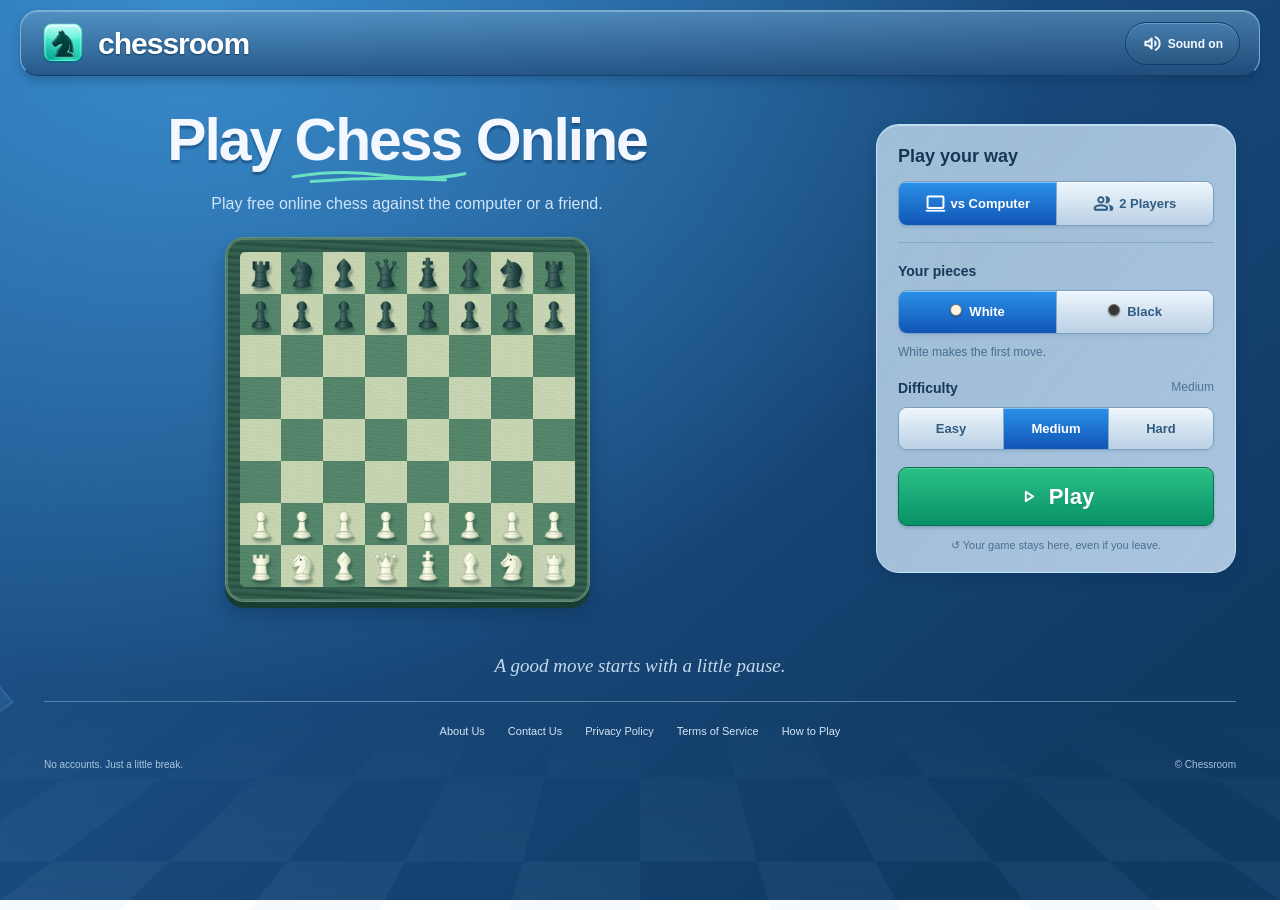
==== commit e4b218dc: "Update index.html" ====
--- a/index.html
+++ b/index.html
@@ -6,4 +6,4 @@
   gtag('js', new Date());
 
   gtag('config', 'G-QM45T8DEET');
-</script></head><body class="in-menu dark-mode"><header><a class="brand" href="./"><img class="brand-icon" src="chessroom-logo.png" alt="Chessroom Logo" width="46" height="46"> chessroom</a><nav class="preferences" aria-label="Preferences"><button id="sound" class="plain" aria-label="Mute sound" aria-pressed="true"><span class="material-symbols-rounded" aria-hidden="true">volume_up</span><span class="button-label">Sound on</span></button></nav></header><main><section id="lobby" class="lobby"><div class="lobby-copy"><section class="intro"><h1>Play <span class="chess-gradient">Chess</span> Online</h1><p class="home-description">Play free online chess against the computer or a friend.</p></section><div class="home-board-scene" aria-hidden="true"><div class="home-board-frame"><div id="home-board"></div></div></div></div><button id="open-setup" class="primary" aria-expanded="false" aria-controls="setup-panel"><span class="material-symbols-rounded" aria-hidden="true">play_arrow</span><span class="button-label">Play Now</span></button><div class="panel" id="setup-panel"><button id="close-setup" class="mobile-setup-back"><span class="material-symbols-rounded" aria-hidden="true">close</span><span class="button-label">Close setup</span></button><label>Play your way</label><div class="segmented"><button id="computer" class="selected"><span class="material-symbols-rounded" aria-hidden="true">computer</span><span class="button-label">vs Computer</span></button><button id="local"><span class="material-symbols-rounded" aria-hidden="true">group</span><span class="button-label">2 Players</span></button></div><div class="color-choice"><label id="color-label">Your pieces</label><div class="segmented" role="group" aria-labelledby="color-label"><button id="choose-white" aria-pressed="true"><span class="color-swatch white-swatch"></span> White</button><button id="choose-black" aria-pressed="false"><span class="color-swatch black-swatch"></span> Black</button></div><p class="color-note">White makes the first move.</p></div><div id="levelwrap"><label id="difficulty-label">Difficulty <span id="levelname">Medium</span></label><input id="level" type="hidden" value="2"><div class="segmented difficulty-options" role="group" aria-labelledby="difficulty-label"><button id="difficulty-easy" aria-pressed="false">Easy</button><button id="difficulty-medium" class="selected" aria-pressed="true">Medium</button><button id="difficulty-hard" aria-pressed="false">Hard</button></div></div><button id="play" class="primary"><span class="material-symbols-rounded" aria-hidden="true">play_arrow</span><span class="button-label">Play</span></button><button id="new" class="fresh-button"><span class="material-symbols-rounded" aria-hidden="true">replay</span><span class="button-label">Start a fresh game</span></button><div class="save-note">↺ Your game stays here, even if you leave.</div></div></section><section id="game-screen" class="game-screen" hidden><div class="workspace"><section class="arena"><div class="player"><div id="top-avatar" class="avatar dark">♞</div><div><b id="opponent">chessroom</b><small id="opdetail">A friendly challenge</small></div><span id="top-color" class="player-tag">BLACK</span><span class="turn-light" id="blacklight"></span></div><div class="board-stage"><div class="board-frame"><div id="board" role="grid" aria-label="Chess board"></div></div></div><div class="player bottom"><div id="bottom-avatar" class="avatar light">♘</div><div><b id="you">You</b><small>Room to make your move</small></div><span id="bottom-color" class="player-tag">WHITE</span><span class="turn-light" id="whitelight"></span></div></section><aside class="game-controls" tabindex="0" aria-label="Game controls and move history"><div class="mobile-controls-shell"><button id="controls-left" class="controls-arrow" aria-label="Scroll controls left"><svg viewBox="0 0 24 24" aria-hidden="true"><path fill="currentColor" d="M15.41 16.59 10.83 12l4.58-4.59L14 6l-6 6 6 6z"/></svg></button><div class="control-card" id="mobile-controls-strip"><div class="game-topbar"><button id="menu" class="menu-button"><span class="material-symbols-rounded" aria-hidden="true">home</span><span class="button-label">Home</span></button><div class="game-live"><div class="statusline"><span class="live-dot"></span><h2 id="status" aria-live="polite">White to move</h2></div><p id="message">Every great game starts with a little curiosity.</p></div><button id="fullscreen" class="menu-button" aria-pressed="false"><span class="material-symbols-rounded" aria-hidden="true">fullscreen</span><span class="button-label">Fullscreen</span></button><button id="history-toggle" class="menu-button" aria-expanded="false"><span class="material-symbols-rounded" aria-hidden="true">history</span><span class="button-label">Move history</span></button></div><div class="board-tools"><button id="undo"><span class="material-symbols-rounded" aria-hidden="true">undo</span><span class="button-label">Undo</span></button><button id="flip"><span class="material-symbols-rounded" aria-hidden="true">swap_vert</span><span class="button-label">Flip board</span></button><button id="hint"><span class="material-symbols-rounded" aria-hidden="true">lightbulb</span><span class="button-label">Hint</span></button></div><div class="shortcut-note"><kbd>Ctrl</kbd> + <kbd>Z</kbd> to undo your last turn</div><div class="game-preferences"><button id="game-sound" class="menu-button"><span class="material-symbols-rounded" aria-hidden="true">volume_up</span><span class="button-label">Sound on</span></button></div></div><button id="controls-right" class="controls-arrow" aria-label="Scroll controls right"><svg viewBox="0 0 24 24" aria-hidden="true"><path fill="currentColor" d="M8.59 16.59 13.17 12 8.59 7.41 10 6l6 6-6 6z"/></svg></button></div><div id="history-panel" class="moves-panel"><div class="moves-title"><h3>Moves</h3><span id="count">0 MOVES</span></div><div id="moves"><div class="empty"><span>↗</span><b>A fresh perspective.</b><p>Select a piece to see where it can go.</p></div></div></div><div class="tip"><span>✧</span><p><b>A small thought</b><br>Control the center. Give your pieces room to breathe.</p></div></aside></div></section><section class="home-extra" aria-label="A moment for play"><figure class="chess-quote"><span class="quote-mark" aria-hidden="true">“</span><blockquote>Play chess online for free with Chessroom, a simple and enjoyable place to improve your chess skills. Challenge the computer, practice your strategies, or enjoy a classic two-player chess game with friends. Whether you're a beginner or an experienced player, Chessroom makes it easy to play chess anytime, anywhere, directly in your browser.</blockquote></figure></section></main><footer class="site-footer"><nav aria-label="Footer"><a href="about.html">About Us</a><a href="contact.html">Contact Us</a><a href="privacy.html">Privacy Policy</a><a href="terms.html">Terms of Service</a><button type="button" data-how-to-play>How to Play</button></nav><div class="footer-bottom"><p>No accounts. Just a little break.</p><span>© Chessroom</span></div></footer><dialog id="promotion"><h2>A new possibility.</h2><p>Choose your promotion.</p><div id="choices"></div></dialog><dialog id="confirm"><h2>A fresh start?</h2><p>Your current game will be replaced.</p><button id="cancel"><span class="material-symbols-rounded" aria-hidden="true">close</span><span class="button-label">Keep playing</span></button><button id="restart" class="primary"><span class="material-symbols-rounded" aria-hidden="true">replay</span><span class="button-label">Start new game</span></button></dialog><dialog id="result-dialog" aria-labelledby="result-title" aria-describedby="result-description"><div id="result-confetti" aria-hidden="true"></div><div class="result-content"><div id="result-symbol" class="result-symbol" aria-hidden="true">♔</div><div id="result-label" class="eyebrow">CHECKMATE</div><h2 id="result-title">You win!</h2><p id="result-description"></p><div id="result-score" class="result-score"></div><button id="result-again" class="primary"><span class="material-symbols-rounded" aria-hidden="true">replay</span><span class="button-label">Play again</span></button><div class="result-secondary"><button id="result-board"><span class="material-symbols-rounded" aria-hidden="true">view_in_ar</span><span class="button-label">View board</span></button><button id="result-menu"><span class="material-symbols-rounded" aria-hidden="true">home</span><span class="button-label">Home</span></button></div></div></dialog><div id="toast" role="status"></div><script src="compat.js?v=20261018-online1"></script><script src="engine.js?v=20261018-online1"></script><script src="app.js?v=20261018-online1"></script><script src="site.js?v=20261018-online1" defer></script></body></html>
+</script></head><body class="in-menu dark-mode"><header><a class="brand" href="./"><img class="brand-icon" src="chessroom-logo.png" alt="Chessroom Logo" width="46" height="46"> chessroom</a><nav class="preferences" aria-label="Preferences"><button id="sound" class="plain" aria-label="Mute sound" aria-pressed="true"><span class="material-symbols-rounded" aria-hidden="true">volume_up</span><span class="button-label">Sound on</span></button></nav></header><main><section id="lobby" class="lobby"><div class="lobby-copy"><section class="intro"><h1>Play <span class="chess-gradient">Chess</span> Online</h1><p class="home-description">Play free online chess against the computer or a friend.</p></section><div class="home-board-scene" aria-hidden="true"><div class="home-board-frame"><div id="home-board"></div></div></div></div><button id="open-setup" class="primary" aria-expanded="false" aria-controls="setup-panel"><span class="material-symbols-rounded" aria-hidden="true">play_arrow</span><span class="button-label">Play Now</span></button><div class="panel" id="setup-panel"><button id="close-setup" class="mobile-setup-back"><span class="material-symbols-rounded" aria-hidden="true">close</span><span class="button-label">Close setup</span></button><label>Play your way</label><div class="segmented"><button id="computer" class="selected"><span class="material-symbols-rounded" aria-hidden="true">computer</span><span class="button-label">vs Computer</span></button><button id="local"><span class="material-symbols-rounded" aria-hidden="true">group</span><span class="button-label">2 Players</span></button></div><div class="color-choice"><label id="color-label">Your pieces</label><div class="segmented" role="group" aria-labelledby="color-label"><button id="choose-white" aria-pressed="true"><span class="color-swatch white-swatch"></span> White</button><button id="choose-black" aria-pressed="false"><span class="color-swatch black-swatch"></span> Black</button></div><p class="color-note">White makes the first move.</p></div><div id="levelwrap"><label id="difficulty-label">Difficulty <span id="levelname">Medium</span></label><input id="level" type="hidden" value="2"><div class="segmented difficulty-options" role="group" aria-labelledby="difficulty-label"><button id="difficulty-easy" aria-pressed="false">Easy</button><button id="difficulty-medium" class="selected" aria-pressed="true">Medium</button><button id="difficulty-hard" aria-pressed="false">Hard</button></div></div><button id="play" class="primary"><span class="material-symbols-rounded" aria-hidden="true">play_arrow</span><span class="button-label">Play</span></button><button id="new" class="fresh-button"><span class="material-symbols-rounded" aria-hidden="true">replay</span><span class="button-label">Start a fresh game</span></button><div class="save-note">↺ Your game stays here, even if you leave.</div></div></section><section id="game-screen" class="game-screen" hidden><div class="workspace"><section class="arena"><div class="player"><div id="top-avatar" class="avatar dark">♞</div><div><b id="opponent">chessroom</b><small id="opdetail">A friendly challenge</small></div><span id="top-color" class="player-tag">BLACK</span><span class="turn-light" id="blacklight"></span></div><div class="board-stage"><div class="board-frame"><div id="board" role="grid" aria-label="Chess board"></div></div></div><div class="player bottom"><div id="bottom-avatar" class="avatar light">♘</div><div><b id="you">You</b><small>Room to make your move</small></div><span id="bottom-color" class="player-tag">WHITE</span><span class="turn-light" id="whitelight"></span></div></section><aside class="game-controls" tabindex="0" aria-label="Game controls and move history"><div class="mobile-controls-shell"><button id="controls-left" class="controls-arrow" aria-label="Scroll controls left"><svg viewBox="0 0 24 24" aria-hidden="true"><path fill="currentColor" d="M15.41 16.59 10.83 12l4.58-4.59L14 6l-6 6 6 6z"/></svg></button><div class="control-card" id="mobile-controls-strip"><div class="game-topbar"><button id="menu" class="menu-button"><span class="material-symbols-rounded" aria-hidden="true">home</span><span class="button-label">Home</span></button><div class="game-live"><div class="statusline"><span class="live-dot"></span><h2 id="status" aria-live="polite">White to move</h2></div><p id="message">Every great game starts with a little curiosity.</p></div><button id="fullscreen" class="menu-button" aria-pressed="false"><span class="material-symbols-rounded" aria-hidden="true">fullscreen</span><span class="button-label">Fullscreen</span></button><button id="history-toggle" class="menu-button" aria-expanded="false"><span class="material-symbols-rounded" aria-hidden="true">history</span><span class="button-label">Move history</span></button></div><div class="board-tools"><button id="undo"><span class="material-symbols-rounded" aria-hidden="true">undo</span><span class="button-label">Undo</span></button><button id="flip"><span class="material-symbols-rounded" aria-hidden="true">swap_vert</span><span class="button-label">Flip board</span></button><button id="hint"><span class="material-symbols-rounded" aria-hidden="true">lightbulb</span><span class="button-label">Hint</span></button></div><div class="shortcut-note"><kbd>Ctrl</kbd> + <kbd>Z</kbd> to undo your last turn</div><div class="game-preferences"><button id="game-sound" class="menu-button"><span class="material-symbols-rounded" aria-hidden="true">volume_up</span><span class="button-label">Sound on</span></button></div></div><button id="controls-right" class="controls-arrow" aria-label="Scroll controls right"><svg viewBox="0 0 24 24" aria-hidden="true"><path fill="currentColor" d="M8.59 16.59 13.17 12 8.59 7.41 10 6l6 6-6 6z"/></svg></button></div><div id="history-panel" class="moves-panel"><div class="moves-title"><h3>Moves</h3><span id="count">0 MOVES</span></div><div id="moves"><div class="empty"><span>↗</span><b>A fresh perspective.</b><p>Select a piece to see where it can go.</p></div></div></div><div class="tip"><span>✧</span><p><b>A small thought</b><br>Control the center. Give your pieces room to breathe.</p></div></aside></div></section><section class="home-extra" aria-label="A moment for play"><figure class="chess-quote"><span class="quote-mark" aria-hidden="true">“</span><blockquote>A good move starts with a little pause.</blockquote></figure></section></main><footer class="site-footer"><nav aria-label="Footer"><a href="about.html">About Us</a><a href="contact.html">Contact Us</a><a href="privacy.html">Privacy Policy</a><a href="terms.html">Terms of Service</a><button type="button" data-how-to-play>How to Play</button></nav><div class="footer-bottom"><p>No accounts. Just a little break.</p><span>© Chessroom</span></div></footer><dialog id="promotion"><h2>A new possibility.</h2><p>Choose your promotion.</p><div id="choices"></div></dialog><dialog id="confirm"><h2>A fresh start?</h2><p>Your current game will be replaced.</p><button id="cancel"><span class="material-symbols-rounded" aria-hidden="true">close</span><span class="button-label">Keep playing</span></button><button id="restart" class="primary"><span class="material-symbols-rounded" aria-hidden="true">replay</span><span class="button-label">Start new game</span></button></dialog><dialog id="result-dialog" aria-labelledby="result-title" aria-describedby="result-description"><div id="result-confetti" aria-hidden="true"></div><div class="result-content"><div id="result-symbol" class="result-symbol" aria-hidden="true">♔</div><div id="result-label" class="eyebrow">CHECKMATE</div><h2 id="result-title">You win!</h2><p id="result-description"></p><div id="result-score" class="result-score"></div><button id="result-again" class="primary"><span class="material-symbols-rounded" aria-hidden="true">replay</span><span class="button-label">Play again</span></button><div class="result-secondary"><button id="result-board"><span class="material-symbols-rounded" aria-hidden="true">view_in_ar</span><span class="button-label">View board</span></button><button id="result-menu"><span class="material-symbols-rounded" aria-hidden="true">home</span><span class="button-label">Home</span></button></div></div></dialog><div id="toast" role="status"></div><script src="compat.js?v=20261018-online1"></script><script src="engine.js?v=20261018-online1"></script><script src="app.js?v=20261018-online1"></script><script src="site.js?v=20261018-online1" defer></script></body></html>
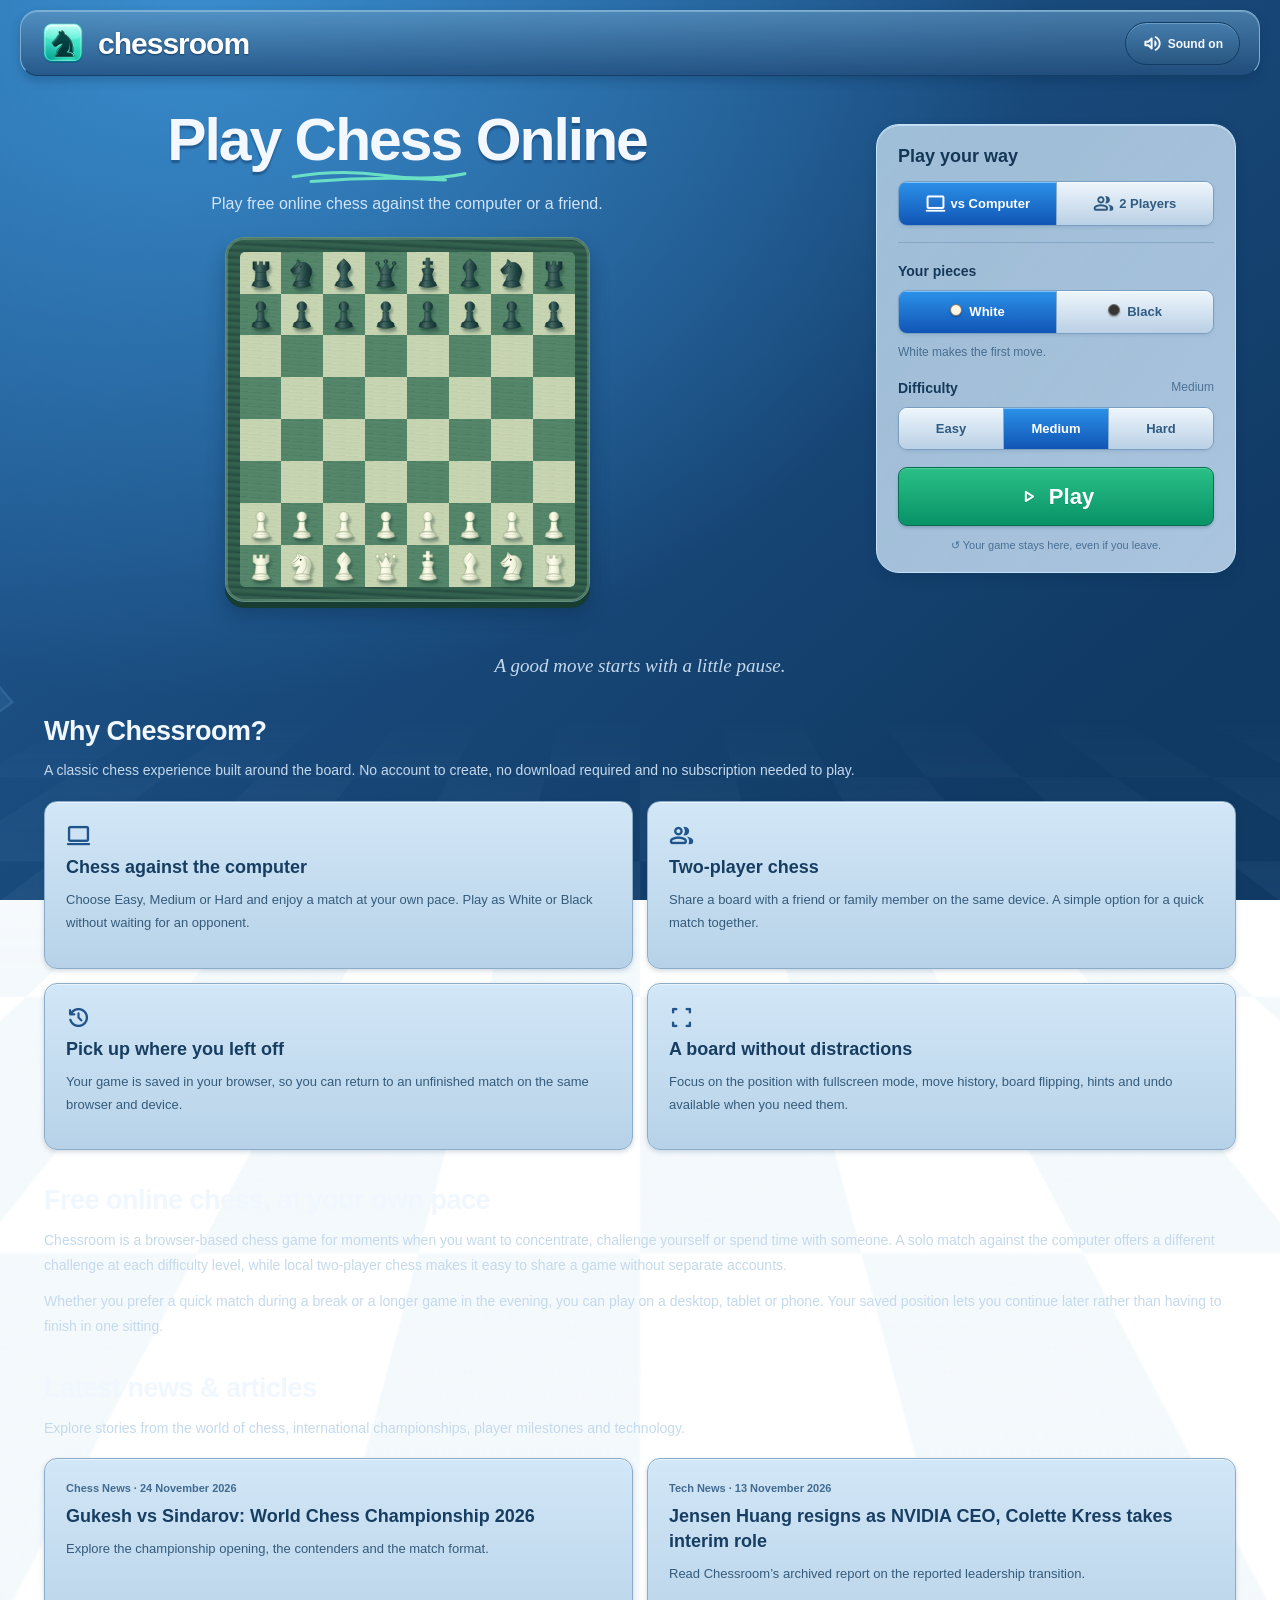
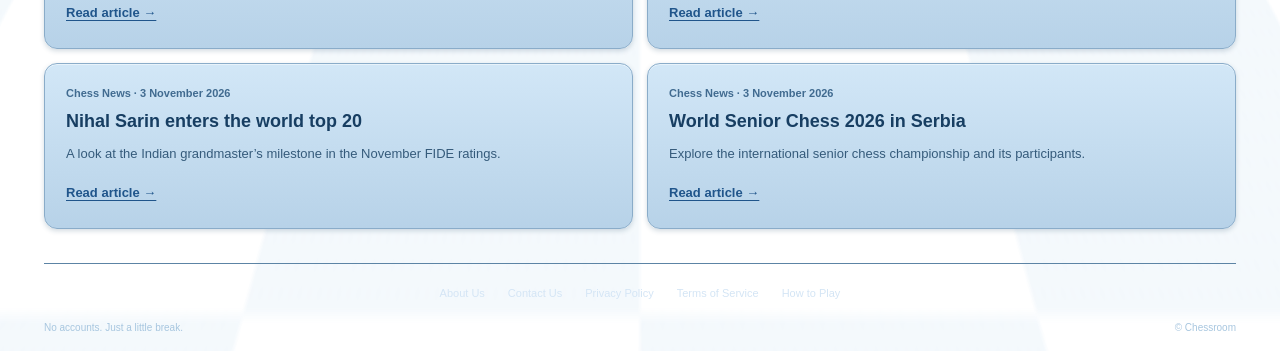
==== commit 15546a24: "Update index.html" ====
--- a/index.html
+++ b/index.html
@@ -1,9 +1,380 @@
-<!DOCTYPE html><html lang="en"><head><meta charset="utf-8"><meta name="color-scheme" content="light"><meta name="theme-color" content="#20558b"><meta name="viewport" content="width=device-width,initial-scale=1,viewport-fit=cover"><link rel="preload" href="material-symbols.ttf" as="font" type="font/ttf" crossorigin><link rel="stylesheet" href="style.css?v=20261018-online1"><title>Play Chess Online Free - vs Computer or 2 Players | Chessroom</title><meta name="description" content="Play chess online for free with Chessroom. Challenge the computer at three levels or play 2 Players on one device, with hints, undo and saved games."><meta name="author" content="Chessroom"><meta name="robots" content="index,follow,max-image-preview:large"><link rel="canonical" href="https://chessroom.online/"><meta property="og:type" content="website"><meta property="og:site_name" content="Chessroom"><meta property="og:title" content="Play Chess Online Free - vs Computer or 2 Players | Chessroom"><meta property="og:description" content="Play chess online for free with Chessroom. Challenge the computer at three levels or play 2 Players on one device, with hints, undo and saved games."><meta property="og:url" content="https://chessroom.online/"><meta property="og:locale" content="en_US"><meta property="og:image" content="https://chessroom.online/chessroom-social.png"><meta property="og:image:width" content="512"><meta property="og:image:height" content="512"><meta property="og:image:alt" content="Chessroom teal chess knight logo"><meta name="twitter:card" content="summary"><meta name="twitter:title" content="Play Chess Online Free - vs Computer or 2 Players | Chessroom"><meta name="twitter:description" content="Play chess online for free with Chessroom. Challenge the computer at three levels or play 2 Players on one device, with hints, undo and saved games."><meta name="twitter:image" content="https://chessroom.online/chessroom-social.png"><meta name="twitter:image:alt" content="Chessroom teal chess knight logo"><link rel="icon" href="favicon.ico" sizes="any"><link rel="icon" type="image/png" sizes="32x32" href="favicon-32.png"><link rel="apple-touch-icon" sizes="180x180" href="apple-touch-icon.png"><script type="application/ld+json">{"@context": "https://schema.org", "@graph": [{"@type": "Organization", "@id": "https://chessroom.online/#organization", "name": "Chessroom", "url": "https://chessroom.online/", "logo": {"@type": "ImageObject", "url": "https://chessroom.online/chessroom-social.png", "width": 512, "height": 512}, "email": "iplschedule19@gmail.com", "contactPoint": {"@type": "ContactPoint", "email": "iplschedule19@gmail.com", "contactType": "customer support"}}, {"@type": "WebSite", "@id": "https://chessroom.online/#website", "name": "Chessroom", "url": "https://chessroom.online/", "publisher": {"@id": "https://chessroom.online/#organization"}, "inLanguage": "en"}, {"@type": "WebPage", "@id": "https://chessroom.online/#webpage", "url": "https://chessroom.online/", "name": "Play Chess Online - Chessroom", "description": "Play chess online for free with Chessroom. Challenge the computer at three levels or play 2 Players on one device, with hints, undo and saved games.", "isPartOf": {"@id": "https://chessroom.online/#website"}, "author": {"@id": "https://chessroom.online/#organization"}, "inLanguage": "en"}, {"@type": "WebApplication", "@id": "https://chessroom.online/#game", "name": "Chessroom", "url": "https://chessroom.online/", "applicationCategory": "GameApplication", "operatingSystem": "Any", "browserRequirements": "Requires JavaScript", "isAccessibleForFree": true, "description": "Play chess online for free with Chessroom. Challenge the computer at three levels or play 2 Players on one device, with hints, undo and saved games.", "author": {"@id": "https://chessroom.online/#organization"}, "offers": {"@type": "Offer", "price": "0", "priceCurrency": "USD"}}]}</script><!-- Google tag (gtag.js) -->
-<script async src="https://www.googletagmanager.com/gtag/js?id=G-QM45T8DEET"></script>
-<script>
-  window.dataLayer = window.dataLayer || [];
-  function gtag(){dataLayer.push(arguments);}
-  gtag('js', new Date());
+<!doctype html>
+<html lang="en">
+    <head>
+        <meta charset="utf-8" />
+        <meta name="color-scheme" content="light" />
+        <meta name="theme-color" content="#20558b" />
+        <meta name="viewport" content="width=device-width,initial-scale=1,viewport-fit=cover" />
+        <link rel="preload" href="material-symbols.ttf" as="font" type="font/ttf" crossorigin />
+        <link rel="stylesheet" href="style.css?v=20261018-online1" />
+        <title>Play Chess Online Free - vs Computer or 2 Players | Chessroom</title>
+        <meta
+            name="description"
+            content="Play chess online for free with Chessroom. Challenge the computer at three levels or play 2 Players on one device, with hints, undo and saved games."
+        />
+        <meta name="author" content="Chessroom" />
+        <meta name="robots" content="index,follow,max-image-preview:large" />
+        <link rel="canonical" href="https://chessroom.online/" />
+        <meta property="og:type" content="website" />
+        <meta property="og:site_name" content="Chessroom" />
+        <meta property="og:title" content="Play Chess Online Free - vs Computer or 2 Players | Chessroom" />
+        <meta
+            property="og:description"
+            content="Play chess online for free with Chessroom. Challenge the computer at three levels or play 2 Players on one device, with hints, undo and saved games."
+        />
+        <meta property="og:url" content="https://chessroom.online/" />
+        <meta property="og:locale" content="en_US" />
+        <meta property="og:image" content="https://chessroom.online/chessroom_home.png" />
+        <meta property="og:image:width" content="1350" />
+        <meta property="og:image:height" content="640" />
+        <meta property="og:image:alt" content="Chessroom home screen" />
+        <meta name="twitter:card" content="summary" />
+        <meta name="twitter:title" content="Play Chess Online Free - vs Computer or 2 Players | Chessroom" />
+        <meta
+            name="twitter:description"
+            content="Play chess online for free with Chessroom. Challenge the computer at three levels or play 2 Players on one device, with hints, undo and saved games."
+        />
+        <meta name="twitter:image" content="https://chessroom.online/chessroom_home.png" />
+        <meta name="twitter:image:alt" content="Chessroom home screen" />
+        <link rel="icon" href="favicon.ico" sizes="any" />
+        <link rel="icon" type="image/png" sizes="32x32" href="favicon-32.png" />
+        <link rel="apple-touch-icon" sizes="180x180" href="apple-touch-icon.png" />
+        <script type="application/ld+json">
+            {
+                "@context": "https://schema.org",
+                "@graph": [
+                    {
+                        "@type": "Organization",
+                        "@id": "https://chessroom.online/#organization",
+                        "name": "Chessroom",
+                        "url": "https://chessroom.online/",
+                        "logo": {
+                            "@type": "ImageObject",
+                            "url": "https://chessroom.online/chessroom_home.png",
+                            "width": 512,
+                            "height": 512
+                        },
+                        "email": "iplschedule19@gmail.com",
+                        "contactPoint": {
+                            "@type": "ContactPoint",
+                            "email": "iplschedule19@gmail.com",
+                            "contactType": "customer support"
+                        }
+                    },
+                    {
+                        "@type": "WebSite",
+                        "@id": "https://chessroom.online/#website",
+                        "name": "Chessroom",
+                        "url": "https://chessroom.online/",
+                        "publisher": { "@id": "https://chessroom.online/#organization" },
+                        "inLanguage": "en"
+                    },
+                    {
+                        "@type": "WebPage",
+                        "@id": "https://chessroom.online/#webpage",
+                        "url": "https://chessroom.online/",
+                        "name": "Play Chess Online - Chessroom",
+                        "description": "Play chess online for free with Chessroom. Challenge the computer at three levels or play 2 Players on one device, with hints, undo and saved games.",
+                        "isPartOf": { "@id": "https://chessroom.online/#website" },
+                        "author": { "@id": "https://chessroom.online/#organization" },
+                        "inLanguage": "en"
+                    },
+                    {
+                        "@type": "WebApplication",
+                        "@id": "https://chessroom.online/#game",
+                        "name": "Chessroom",
+                        "url": "https://chessroom.online/",
+                        "applicationCategory": "GameApplication",
+                        "operatingSystem": "Any",
+                        "browserRequirements": "Requires JavaScript",
+                        "isAccessibleForFree": true,
+                        "description": "Play chess online for free with Chessroom. Challenge the computer at three levels or play 2 Players on one device, with hints, undo and saved games.",
+                        "author": { "@id": "https://chessroom.online/#organization" },
+                        "offers": { "@type": "Offer", "price": "0", "priceCurrency": "USD" }
+                    }
+                ]
+            }
+        </script>
+        <!-- Google tag (gtag.js) -->
+        <script async src="https://www.googletagmanager.com/gtag/js?id=G-QM45T8DEET"></script>
+        <script>
+            window.dataLayer = window.dataLayer || [];
+            function gtag() {
+                dataLayer.push(arguments);
+            }
+            gtag("js", new Date());
 
-  gtag('config', 'G-QM45T8DEET');
-</script></head><body class="in-menu dark-mode"><header><a class="brand" href="./"><img class="brand-icon" src="chessroom-logo.png" alt="Chessroom Logo" width="46" height="46"> chessroom</a><nav class="preferences" aria-label="Preferences"><button id="sound" class="plain" aria-label="Mute sound" aria-pressed="true"><span class="material-symbols-rounded" aria-hidden="true">volume_up</span><span class="button-label">Sound on</span></button></nav></header><main><section id="lobby" class="lobby"><div class="lobby-copy"><section class="intro"><h1>Play <span class="chess-gradient">Chess</span> Online</h1><p class="home-description">Play free online chess against the computer or a friend.</p></section><div class="home-board-scene" aria-hidden="true"><div class="home-board-frame"><div id="home-board"></div></div></div></div><button id="open-setup" class="primary" aria-expanded="false" aria-controls="setup-panel"><span class="material-symbols-rounded" aria-hidden="true">play_arrow</span><span class="button-label">Play Now</span></button><div class="panel" id="setup-panel"><button id="close-setup" class="mobile-setup-back"><span class="material-symbols-rounded" aria-hidden="true">close</span><span class="button-label">Close setup</span></button><label>Play your way</label><div class="segmented"><button id="computer" class="selected"><span class="material-symbols-rounded" aria-hidden="true">computer</span><span class="button-label">vs Computer</span></button><button id="local"><span class="material-symbols-rounded" aria-hidden="true">group</span><span class="button-label">2 Players</span></button></div><div class="color-choice"><label id="color-label">Your pieces</label><div class="segmented" role="group" aria-labelledby="color-label"><button id="choose-white" aria-pressed="true"><span class="color-swatch white-swatch"></span> White</button><button id="choose-black" aria-pressed="false"><span class="color-swatch black-swatch"></span> Black</button></div><p class="color-note">White makes the first move.</p></div><div id="levelwrap"><label id="difficulty-label">Difficulty <span id="levelname">Medium</span></label><input id="level" type="hidden" value="2"><div class="segmented difficulty-options" role="group" aria-labelledby="difficulty-label"><button id="difficulty-easy" aria-pressed="false">Easy</button><button id="difficulty-medium" class="selected" aria-pressed="true">Medium</button><button id="difficulty-hard" aria-pressed="false">Hard</button></div></div><button id="play" class="primary"><span class="material-symbols-rounded" aria-hidden="true">play_arrow</span><span class="button-label">Play</span></button><button id="new" class="fresh-button"><span class="material-symbols-rounded" aria-hidden="true">replay</span><span class="button-label">Start a fresh game</span></button><div class="save-note">↺ Your game stays here, even if you leave.</div></div></section><section id="game-screen" class="game-screen" hidden><div class="workspace"><section class="arena"><div class="player"><div id="top-avatar" class="avatar dark">♞</div><div><b id="opponent">chessroom</b><small id="opdetail">A friendly challenge</small></div><span id="top-color" class="player-tag">BLACK</span><span class="turn-light" id="blacklight"></span></div><div class="board-stage"><div class="board-frame"><div id="board" role="grid" aria-label="Chess board"></div></div></div><div class="player bottom"><div id="bottom-avatar" class="avatar light">♘</div><div><b id="you">You</b><small>Room to make your move</small></div><span id="bottom-color" class="player-tag">WHITE</span><span class="turn-light" id="whitelight"></span></div></section><aside class="game-controls" tabindex="0" aria-label="Game controls and move history"><div class="mobile-controls-shell"><button id="controls-left" class="controls-arrow" aria-label="Scroll controls left"><svg viewBox="0 0 24 24" aria-hidden="true"><path fill="currentColor" d="M15.41 16.59 10.83 12l4.58-4.59L14 6l-6 6 6 6z"/></svg></button><div class="control-card" id="mobile-controls-strip"><div class="game-topbar"><button id="menu" class="menu-button"><span class="material-symbols-rounded" aria-hidden="true">home</span><span class="button-label">Home</span></button><div class="game-live"><div class="statusline"><span class="live-dot"></span><h2 id="status" aria-live="polite">White to move</h2></div><p id="message">Every great game starts with a little curiosity.</p></div><button id="fullscreen" class="menu-button" aria-pressed="false"><span class="material-symbols-rounded" aria-hidden="true">fullscreen</span><span class="button-label">Fullscreen</span></button><button id="history-toggle" class="menu-button" aria-expanded="false"><span class="material-symbols-rounded" aria-hidden="true">history</span><span class="button-label">Move history</span></button></div><div class="board-tools"><button id="undo"><span class="material-symbols-rounded" aria-hidden="true">undo</span><span class="button-label">Undo</span></button><button id="flip"><span class="material-symbols-rounded" aria-hidden="true">swap_vert</span><span class="button-label">Flip board</span></button><button id="hint"><span class="material-symbols-rounded" aria-hidden="true">lightbulb</span><span class="button-label">Hint</span></button></div><div class="shortcut-note"><kbd>Ctrl</kbd> + <kbd>Z</kbd> to undo your last turn</div><div class="game-preferences"><button id="game-sound" class="menu-button"><span class="material-symbols-rounded" aria-hidden="true">volume_up</span><span class="button-label">Sound on</span></button></div></div><button id="controls-right" class="controls-arrow" aria-label="Scroll controls right"><svg viewBox="0 0 24 24" aria-hidden="true"><path fill="currentColor" d="M8.59 16.59 13.17 12 8.59 7.41 10 6l6 6-6 6z"/></svg></button></div><div id="history-panel" class="moves-panel"><div class="moves-title"><h3>Moves</h3><span id="count">0 MOVES</span></div><div id="moves"><div class="empty"><span>↗</span><b>A fresh perspective.</b><p>Select a piece to see where it can go.</p></div></div></div><div class="tip"><span>✧</span><p><b>A small thought</b><br>Control the center. Give your pieces room to breathe.</p></div></aside></div></section><section class="home-extra" aria-label="A moment for play"><figure class="chess-quote"><span class="quote-mark" aria-hidden="true">“</span><blockquote>A good move starts with a little pause.</blockquote></figure></section></main><footer class="site-footer"><nav aria-label="Footer"><a href="about.html">About Us</a><a href="contact.html">Contact Us</a><a href="privacy.html">Privacy Policy</a><a href="terms.html">Terms of Service</a><button type="button" data-how-to-play>How to Play</button></nav><div class="footer-bottom"><p>No accounts. Just a little break.</p><span>© Chessroom</span></div></footer><dialog id="promotion"><h2>A new possibility.</h2><p>Choose your promotion.</p><div id="choices"></div></dialog><dialog id="confirm"><h2>A fresh start?</h2><p>Your current game will be replaced.</p><button id="cancel"><span class="material-symbols-rounded" aria-hidden="true">close</span><span class="button-label">Keep playing</span></button><button id="restart" class="primary"><span class="material-symbols-rounded" aria-hidden="true">replay</span><span class="button-label">Start new game</span></button></dialog><dialog id="result-dialog" aria-labelledby="result-title" aria-describedby="result-description"><div id="result-confetti" aria-hidden="true"></div><div class="result-content"><div id="result-symbol" class="result-symbol" aria-hidden="true">♔</div><div id="result-label" class="eyebrow">CHECKMATE</div><h2 id="result-title">You win!</h2><p id="result-description"></p><div id="result-score" class="result-score"></div><button id="result-again" class="primary"><span class="material-symbols-rounded" aria-hidden="true">replay</span><span class="button-label">Play again</span></button><div class="result-secondary"><button id="result-board"><span class="material-symbols-rounded" aria-hidden="true">view_in_ar</span><span class="button-label">View board</span></button><button id="result-menu"><span class="material-symbols-rounded" aria-hidden="true">home</span><span class="button-label">Home</span></button></div></div></dialog><div id="toast" role="status"></div><script src="compat.js?v=20261018-online1"></script><script src="engine.js?v=20261018-online1"></script><script src="app.js?v=20261018-online1"></script><script src="site.js?v=20261018-online1" defer></script></body></html>
+            gtag("config", "G-QM45T8DEET");
+        </script>
+        <style>
+            /* Homepage additions only — existing styles are untouched. */
+            #chessroom-discover{margin:38px 0 24px;text-shadow:none;color:#e9f3fc;text-align:left}
+            body.in-game #chessroom-discover{display:none!important}
+            #chessroom-discover section{margin:0 0 34px}
+            #chessroom-discover h2{font-size:27px;line-height:1.25;margin:0 0 10px;color:#f0f7ff;letter-spacing:-.5px}
+            #chessroom-discover p{font-size:14px;line-height:1.75;margin:0 0 12px;color:#c4d9ec}
+            #chessroom-discover .cr-grid{display:grid;grid-template-columns:repeat(2,minmax(0,1fr));gap:14px;margin-top:18px}
+            #chessroom-discover .cr-card{display:flex;flex-direction:column;min-width:0;border:1px solid #8aacc9;border-radius:13px;padding:21px;background:linear-gradient(#d2e7f7,#b7d2e8);color:#173e62;box-shadow:inset 0 1px #ffffff80,0 2px 5px #173e6230}
+            #chessroom-discover .cr-card h3{font-size:18px;line-height:1.4;margin:7px 0 9px;color:#173e62}
+            #chessroom-discover .cr-card p{color:#355b7b;font-size:13px;margin:0 0 12px}
+            #chessroom-discover .cr-meta{font-size:11px;color:#416b90;font-weight:600}
+            #chessroom-discover a.cr-read{color:#20558b;font-weight:700;font-size:13px;text-decoration:underline;text-underline-offset:3px;align-self:flex-start;margin-top:auto;padding:5px 0}
+            #chessroom-discover .cr-icon{color:#20558b;font-size:25px}
+            @media(max-width:700px){#chessroom-discover{margin-top:30px}#chessroom-discover .cr-grid{grid-template-columns:1fr;gap:12px}#chessroom-discover h2{font-size:23px}#chessroom-discover .cr-card{padding:17px}body.setup-open #chessroom-discover{display:none}}
+        </style>
+    </head>
+    <body class="in-menu dark-mode">
+        <header>
+            <a class="brand" href="./"
+                ><img class="brand-icon" src="chessroom-logo.png" alt="Chessroom Logo" width="46" height="46" />
+                chessroom</a
+            >
+            <nav class="preferences" aria-label="Preferences">
+                <button id="sound" class="plain" aria-label="Mute sound" aria-pressed="true">
+                    <span class="material-symbols-rounded" aria-hidden="true">volume_up</span
+                    ><span class="button-label">Sound on</span>
+                </button>
+            </nav>
+        </header>
+        <main>
+            <section id="lobby" class="lobby">
+                <div class="lobby-copy">
+                    <section class="intro">
+                        <h1>Play <span class="chess-gradient">Chess</span> Online</h1>
+                        <p class="home-description">Play free online chess against the computer or a friend.</p>
+                    </section>
+                    <div class="home-board-scene" aria-hidden="true">
+                        <div class="home-board-frame"><div id="home-board"></div></div>
+                    </div>
+                </div>
+                <button id="open-setup" class="primary" aria-expanded="false" aria-controls="setup-panel">
+                    <span class="material-symbols-rounded" aria-hidden="true">play_arrow</span
+                    ><span class="button-label">Play Now</span>
+                </button>
+                <div class="panel" id="setup-panel">
+                    <button id="close-setup" class="mobile-setup-back">
+                        <span class="material-symbols-rounded" aria-hidden="true">close</span
+                        ><span class="button-label">Close setup</span></button
+                    ><label>Play your way</label>
+                    <div class="segmented">
+                        <button id="computer" class="selected">
+                            <span class="material-symbols-rounded" aria-hidden="true">computer</span
+                            ><span class="button-label">vs Computer</span></button
+                        ><button id="local">
+                            <span class="material-symbols-rounded" aria-hidden="true">group</span
+                            ><span class="button-label">2 Players</span>
+                        </button>
+                    </div>
+                    <div class="color-choice">
+                        <label id="color-label">Your pieces</label>
+                        <div class="segmented" role="group" aria-labelledby="color-label">
+                            <button id="choose-white" aria-pressed="true">
+                                <span class="color-swatch white-swatch"></span> White</button
+                            ><button id="choose-black" aria-pressed="false">
+                                <span class="color-swatch black-swatch"></span> Black
+                            </button>
+                        </div>
+                        <p class="color-note">White makes the first move.</p>
+                    </div>
+                    <div id="levelwrap">
+                        <label id="difficulty-label">Difficulty <span id="levelname">Medium</span></label
+                        ><input id="level" type="hidden" value="2" />
+                        <div class="segmented difficulty-options" role="group" aria-labelledby="difficulty-label">
+                            <button id="difficulty-easy" aria-pressed="false">Easy</button
+                            ><button id="difficulty-medium" class="selected" aria-pressed="true">Medium</button
+                            ><button id="difficulty-hard" aria-pressed="false">Hard</button>
+                        </div>
+                    </div>
+                    <button id="play" class="primary">
+                        <span class="material-symbols-rounded" aria-hidden="true">play_arrow</span
+                        ><span class="button-label">Play</span></button
+                    ><button id="new" class="fresh-button">
+                        <span class="material-symbols-rounded" aria-hidden="true">replay</span
+                        ><span class="button-label">Start a fresh game</span>
+                    </button>
+                    <div class="save-note">↺ Your game stays here, even if you leave.</div>
+                </div>
+            </section>
+            <section id="game-screen" class="game-screen" hidden>
+                <div class="workspace">
+                    <section class="arena">
+                        <div class="player">
+                            <div id="top-avatar" class="avatar dark">♞</div>
+                            <div><b id="opponent">chessroom</b><small id="opdetail">A friendly challenge</small></div>
+                            <span id="top-color" class="player-tag">BLACK</span
+                            ><span class="turn-light" id="blacklight"></span>
+                        </div>
+                        <div class="board-stage">
+                            <div class="board-frame"><div id="board" role="grid" aria-label="Chess board"></div></div>
+                        </div>
+                        <div class="player bottom">
+                            <div id="bottom-avatar" class="avatar light">♘</div>
+                            <div><b id="you">You</b><small>Room to make your move</small></div>
+                            <span id="bottom-color" class="player-tag">WHITE</span
+                            ><span class="turn-light" id="whitelight"></span>
+                        </div>
+                    </section>
+                    <aside class="game-controls" tabindex="0" aria-label="Game controls and move history">
+                        <div class="mobile-controls-shell">
+                            <button id="controls-left" class="controls-arrow" aria-label="Scroll controls left">
+                                <svg viewBox="0 0 24 24" aria-hidden="true">
+                                    <path fill="currentColor" d="M15.41 16.59 10.83 12l4.58-4.59L14 6l-6 6 6 6z" />
+                                </svg>
+                            </button>
+                            <div class="control-card" id="mobile-controls-strip">
+                                <div class="game-topbar">
+                                    <button id="menu" class="menu-button">
+                                        <span class="material-symbols-rounded" aria-hidden="true">home</span
+                                        ><span class="button-label">Home</span>
+                                    </button>
+                                    <div class="game-live">
+                                        <div class="statusline">
+                                            <span class="live-dot"></span>
+                                            <h2 id="status" aria-live="polite">White to move</h2>
+                                        </div>
+                                        <p id="message">Every great game starts with a little curiosity.</p>
+                                    </div>
+                                    <button id="fullscreen" class="menu-button" aria-pressed="false">
+                                        <span class="material-symbols-rounded" aria-hidden="true">fullscreen</span
+                                        ><span class="button-label">Fullscreen</span></button
+                                    ><button id="history-toggle" class="menu-button" aria-expanded="false">
+                                        <span class="material-symbols-rounded" aria-hidden="true">history</span
+                                        ><span class="button-label">Move history</span>
+                                    </button>
+                                </div>
+                                <div class="board-tools">
+                                    <button id="undo">
+                                        <span class="material-symbols-rounded" aria-hidden="true">undo</span
+                                        ><span class="button-label">Undo</span></button
+                                    ><button id="flip">
+                                        <span class="material-symbols-rounded" aria-hidden="true">swap_vert</span
+                                        ><span class="button-label">Flip board</span></button
+                                    ><button id="hint">
+                                        <span class="material-symbols-rounded" aria-hidden="true">lightbulb</span
+                                        ><span class="button-label">Hint</span>
+                                    </button>
+                                </div>
+                                <div class="shortcut-note"><kbd>Ctrl</kbd> + <kbd>Z</kbd> to undo your last turn</div>
+                                <div class="game-preferences">
+                                    <button id="game-sound" class="menu-button">
+                                        <span class="material-symbols-rounded" aria-hidden="true">volume_up</span
+                                        ><span class="button-label">Sound on</span>
+                                    </button>
+                                </div>
+                            </div>
+                            <button id="controls-right" class="controls-arrow" aria-label="Scroll controls right">
+                                <svg viewBox="0 0 24 24" aria-hidden="true">
+                                    <path fill="currentColor" d="M8.59 16.59 13.17 12 8.59 7.41 10 6l6 6-6 6z" />
+                                </svg>
+                            </button>
+                        </div>
+                        <div id="history-panel" class="moves-panel">
+                            <div class="moves-title">
+                                <h3>Moves</h3>
+                                <span id="count">0 MOVES</span>
+                            </div>
+                            <div id="moves">
+                                <div class="empty">
+                                    <span>↗</span><b>A fresh perspective.</b>
+                                    <p>Select a piece to see where it can go.</p>
+                                </div>
+                            </div>
+                        </div>
+                        <div class="tip">
+                            <span>✧</span>
+                            <p><b>A small thought</b><br />Control the center. Give your pieces room to breathe.</p>
+                        </div>
+                    </aside>
+                </div>
+            </section>
+            <section class="home-extra" aria-label="A moment for play">
+                <figure class="chess-quote">
+                    <span class="quote-mark" aria-hidden="true">“</span>
+                    <blockquote>A good move starts with a little pause.</blockquote>
+                </figure>
+            </section>
+            <div id="chessroom-discover">
+                <section aria-labelledby="cr-why-title">
+                    <h2 id="cr-why-title">Why Chessroom?</h2>
+                    <p>A classic chess experience built around the board. No account to create, no download required and no subscription needed to play.</p>
+                    <div class="cr-grid">
+                        <div class="cr-card"><span class="material-symbols-rounded cr-icon" aria-hidden="true">computer</span><h3>Chess against the computer</h3><p>Choose Easy, Medium or Hard and enjoy a match at your own pace. Play as White or Black without waiting for an opponent.</p></div>
+                        <div class="cr-card"><span class="material-symbols-rounded cr-icon" aria-hidden="true">group</span><h3>Two-player chess</h3><p>Share a board with a friend or family member on the same device. A simple option for a quick match together.</p></div>
+                        <div class="cr-card"><span class="material-symbols-rounded cr-icon" aria-hidden="true">history</span><h3>Pick up where you left off</h3><p>Your game is saved in your browser, so you can return to an unfinished match on the same browser and device.</p></div>
+                        <div class="cr-card"><span class="material-symbols-rounded cr-icon" aria-hidden="true">fullscreen</span><h3>A board without distractions</h3><p>Focus on the position with fullscreen mode, move history, board flipping, hints and undo available when you need them.</p></div>
+                    </div>
+                </section>
+                <section aria-labelledby="cr-free-title">
+                    <h2 id="cr-free-title">Free online chess, at your own pace</h2>
+                    <p>Chessroom is a browser-based chess game for moments when you want to concentrate, challenge yourself or spend time with someone. A solo match against the computer offers a different challenge at each difficulty level, while local two-player chess makes it easy to share a game without separate accounts.</p>
+                    <p>Whether you prefer a quick match during a break or a longer game in the evening, you can play on a desktop, tablet or phone. Your saved position lets you continue later rather than having to finish in one sitting.</p>
+                </section>
+                <section aria-labelledby="cr-news-title">
+                    <h2 id="cr-news-title">Latest news &amp; articles</h2>
+                    <p>Explore stories from the world of chess, international championships, player milestones and technology.</p>
+                    <div class="cr-grid">
+                        <article class="cr-card"><div class="cr-meta">Chess News &middot; <time datetime="2026-11-24">24 November 2026</time></div><h3>Gukesh vs Sindarov: World Chess Championship 2026</h3><p>Explore the championship opening, the contenders and the match format.</p><a class="cr-read" href="blog/gukesh-vs-sindarov-world-chess-championship-2026.html" aria-label="Read article: Gukesh vs Sindarov: World Chess Championship 2026">Read article &rarr;</a></article>
+                        <article class="cr-card"><div class="cr-meta">Tech News &middot; <time datetime="2026-11-13">13 November 2026</time></div><h3>Jensen Huang resigns as NVIDIA CEO, Colette Kress takes interim role</h3><p>Read Chessroom’s archived report on the reported leadership transition.</p><a class="cr-read" href="blog/jensen-huang-nvidia-resignation.html" aria-label="Read article: Jensen Huang resigns as NVIDIA CEO, Colette Kress takes interim role">Read article &rarr;</a></article>
+                        <article class="cr-card"><div class="cr-meta">Chess News &middot; <time datetime="2026-11-03">3 November 2026</time></div><h3>Nihal Sarin enters the world top 20</h3><p>A look at the Indian grandmaster’s milestone in the November FIDE ratings.</p><a class="cr-read" href="blog/Nihal-Sarin-enters-the-world-top-20.html" aria-label="Read article: Nihal Sarin enters the world top 20">Read article &rarr;</a></article>
+                        <article class="cr-card"><div class="cr-meta">Chess News &middot; <time datetime="2026-11-03">3 November 2026</time></div><h3>World Senior Chess 2026 in Serbia</h3><p>Explore the international senior chess championship and its participants.</p><a class="cr-read" href="blog/world-senior-chess-2026-serbia.html" aria-label="Read article: World Senior Chess 2026 in Serbia">Read article &rarr;</a></article>
+                    </div>
+                </section>
+            </div>
+        </main>
+        <footer class="site-footer">
+            <nav aria-label="Footer">
+                <a href="about.html">About Us</a><a href="contact.html">Contact Us</a
+                ><a href="privacy.html">Privacy Policy</a><a href="terms.html">Terms of Service</a
+                ><button type="button" data-how-to-play>How to Play</button>
+            </nav>
+            <div class="footer-bottom">
+                <p>No accounts. Just a little break.</p>
+                <span>© Chessroom</span>
+            </div>
+        </footer>
+        <dialog id="promotion">
+            <h2>A new possibility.</h2>
+            <p>Choose your promotion.</p>
+            <div id="choices"></div>
+        </dialog>
+        <dialog id="confirm">
+            <h2>A fresh start?</h2>
+            <p>Your current game will be replaced.</p>
+            <button id="cancel">
+                <span class="material-symbols-rounded" aria-hidden="true">close</span
+                ><span class="button-label">Keep playing</span></button
+            ><button id="restart" class="primary">
+                <span class="material-symbols-rounded" aria-hidden="true">replay</span
+                ><span class="button-label">Start new game</span>
+            </button>
+        </dialog>
+        <dialog id="result-dialog" aria-labelledby="result-title" aria-describedby="result-description">
+            <div id="result-confetti" aria-hidden="true"></div>
+            <div class="result-content">
+                <div id="result-symbol" class="result-symbol" aria-hidden="true">♔</div>
+                <div id="result-label" class="eyebrow">CHECKMATE</div>
+                <h2 id="result-title">You win!</h2>
+                <p id="result-description"></p>
+                <div id="result-score" class="result-score"></div>
+                <button id="result-again" class="primary">
+                    <span class="material-symbols-rounded" aria-hidden="true">replay</span
+                    ><span class="button-label">Play again</span>
+                </button>
+                <div class="result-secondary">
+                    <button id="result-board">
+                        <span class="material-symbols-rounded" aria-hidden="true">view_in_ar</span
+                        ><span class="button-label">View board</span></button
+                    ><button id="result-menu">
+                        <span class="material-symbols-rounded" aria-hidden="true">home</span
+                        ><span class="button-label">Home</span>
+                    </button>
+                </div>
+            </div>
+        </dialog>
+        <div id="toast" role="status"></div>
+        <script src="compat.js?v=20261018-online1"></script>
+        <script src="engine.js?v=20261018-online1"></script>
+        <script src="app.js?v=20261018-online1"></script>
+        <script src="site.js?v=20261018-online1" defer></script>
+    </body>
+</html>
